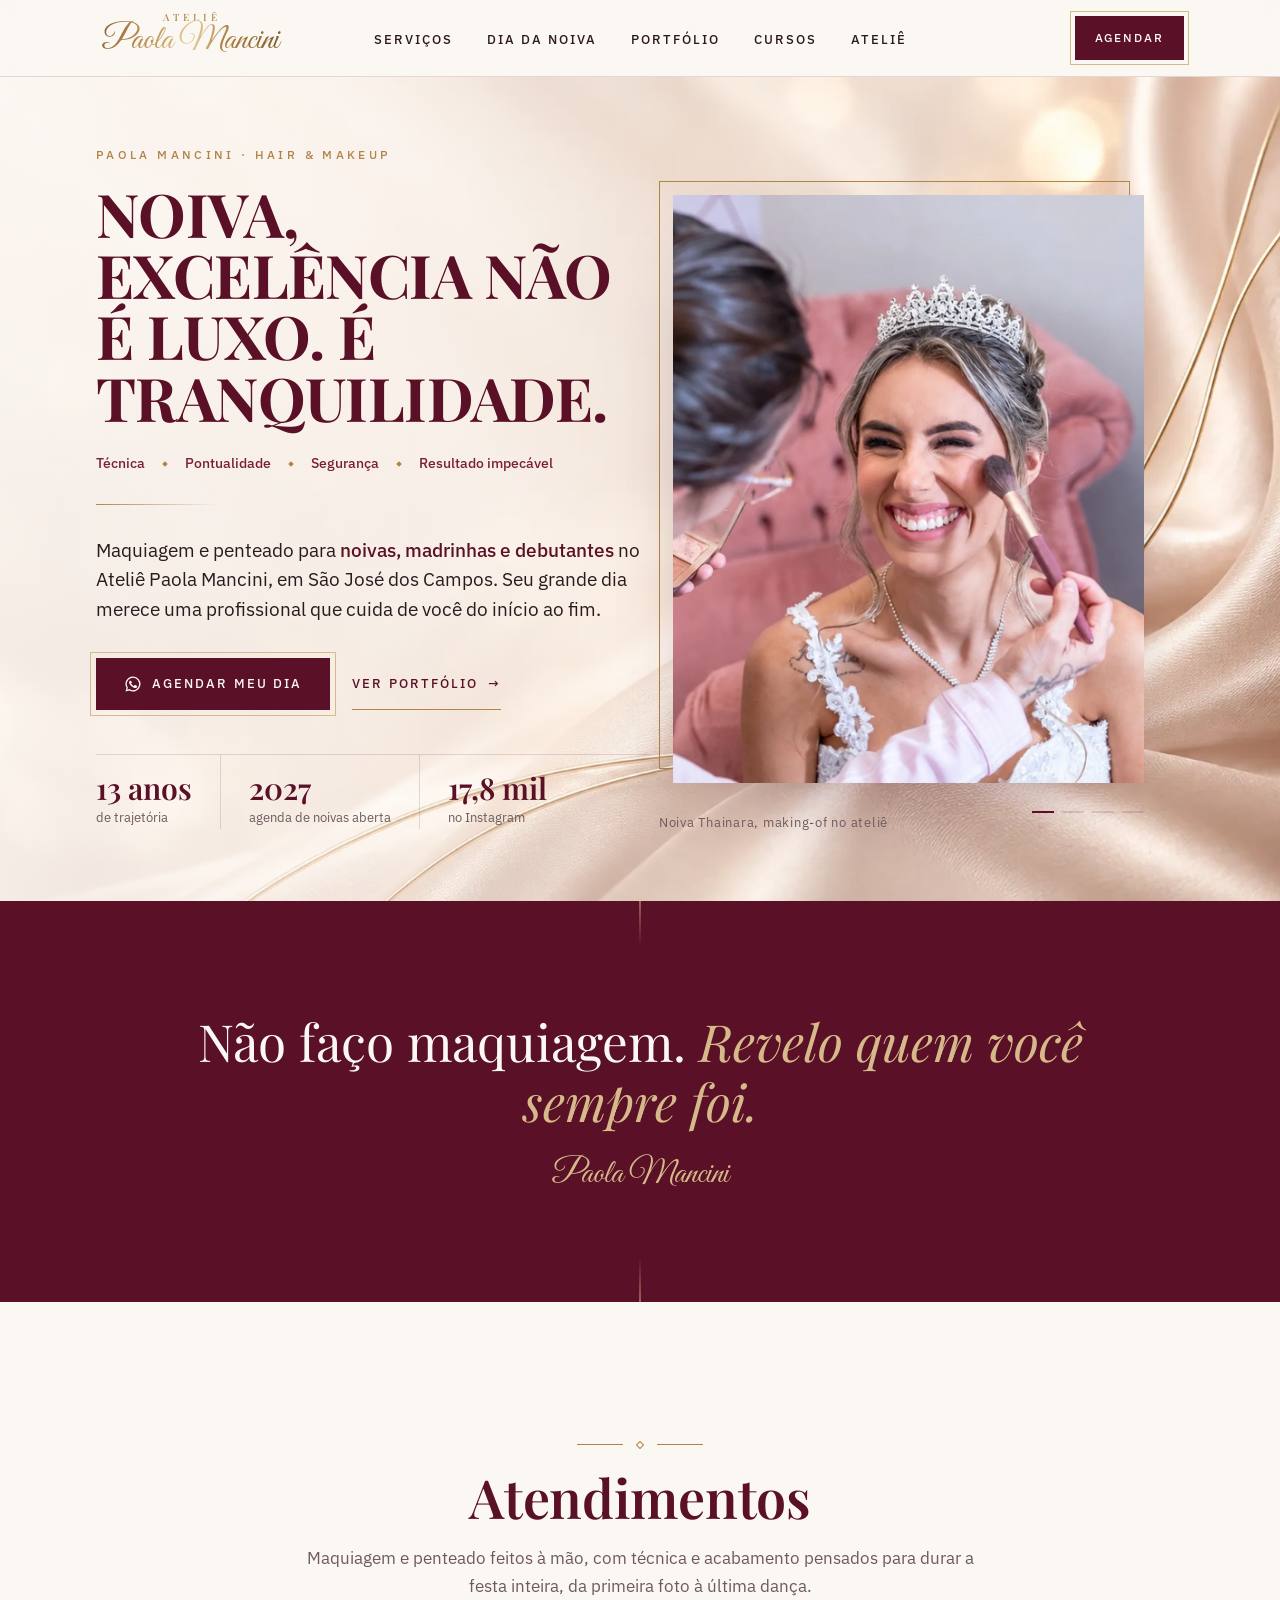
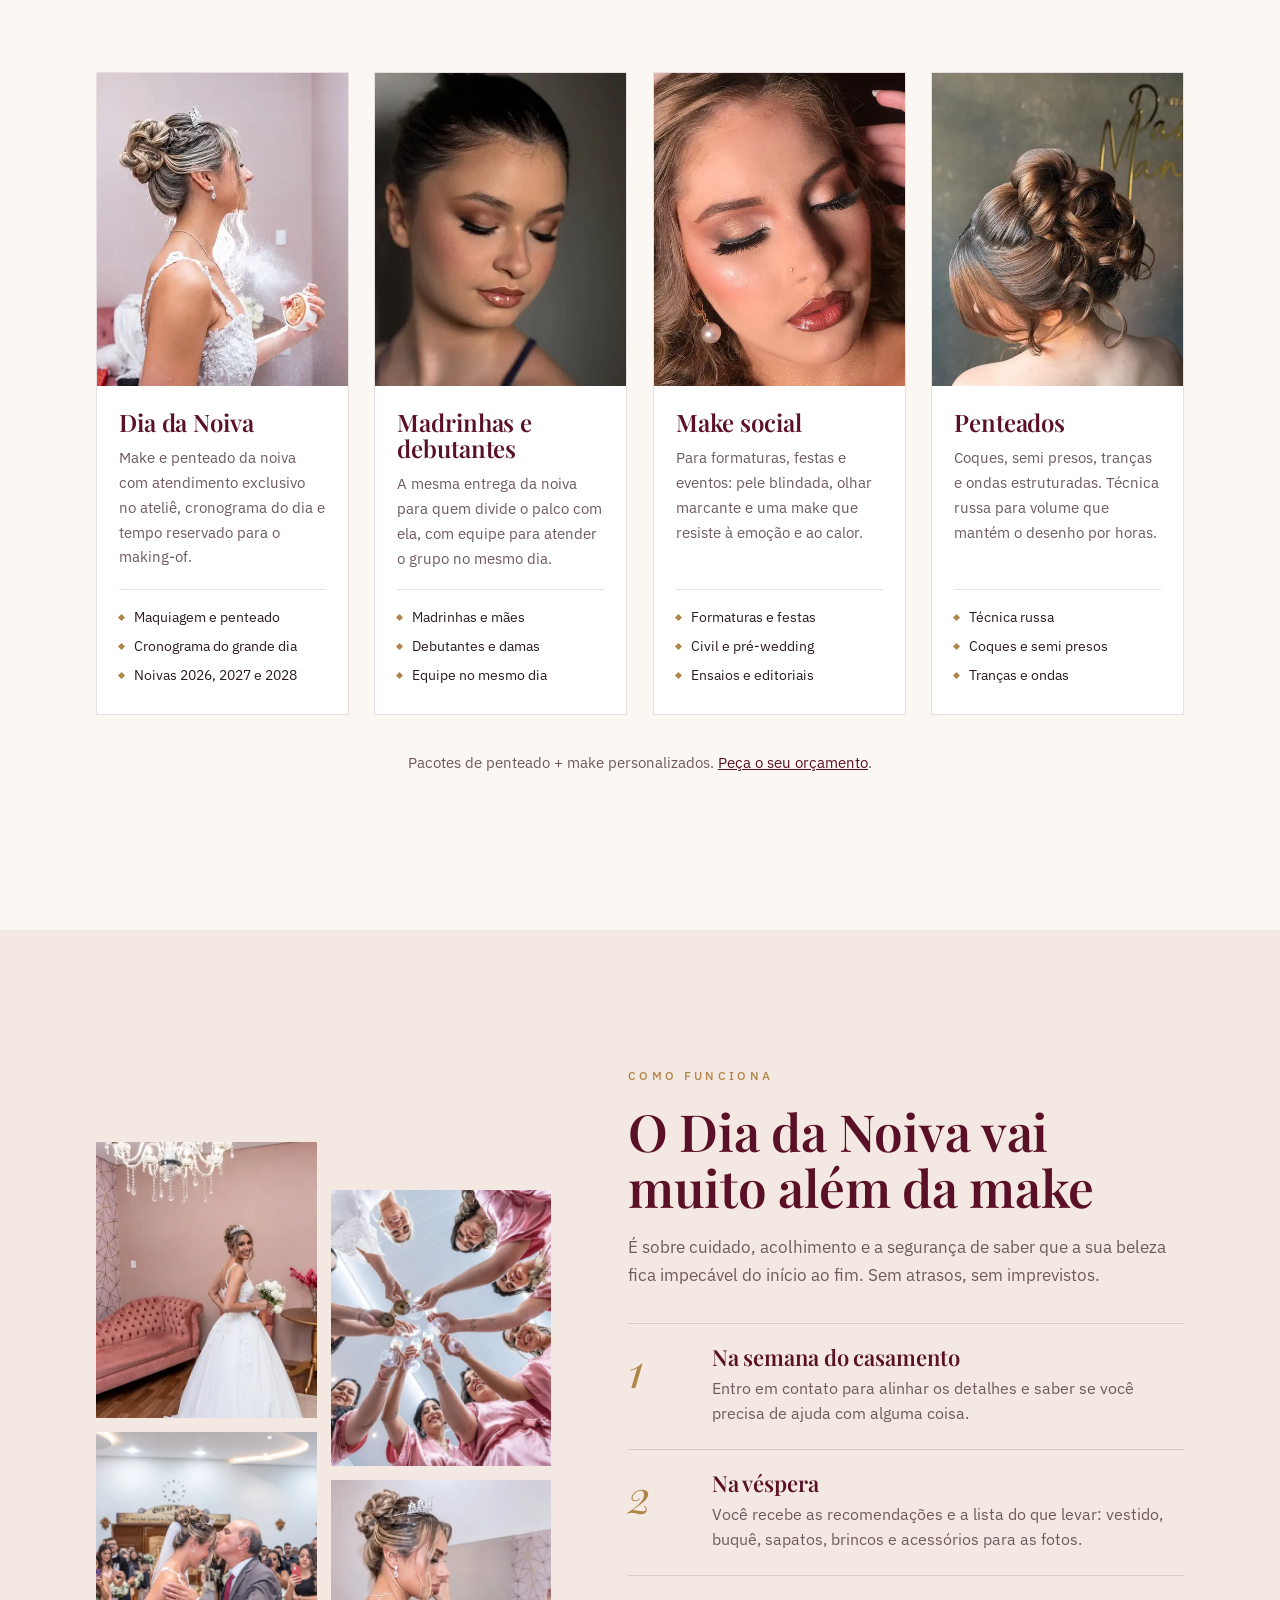
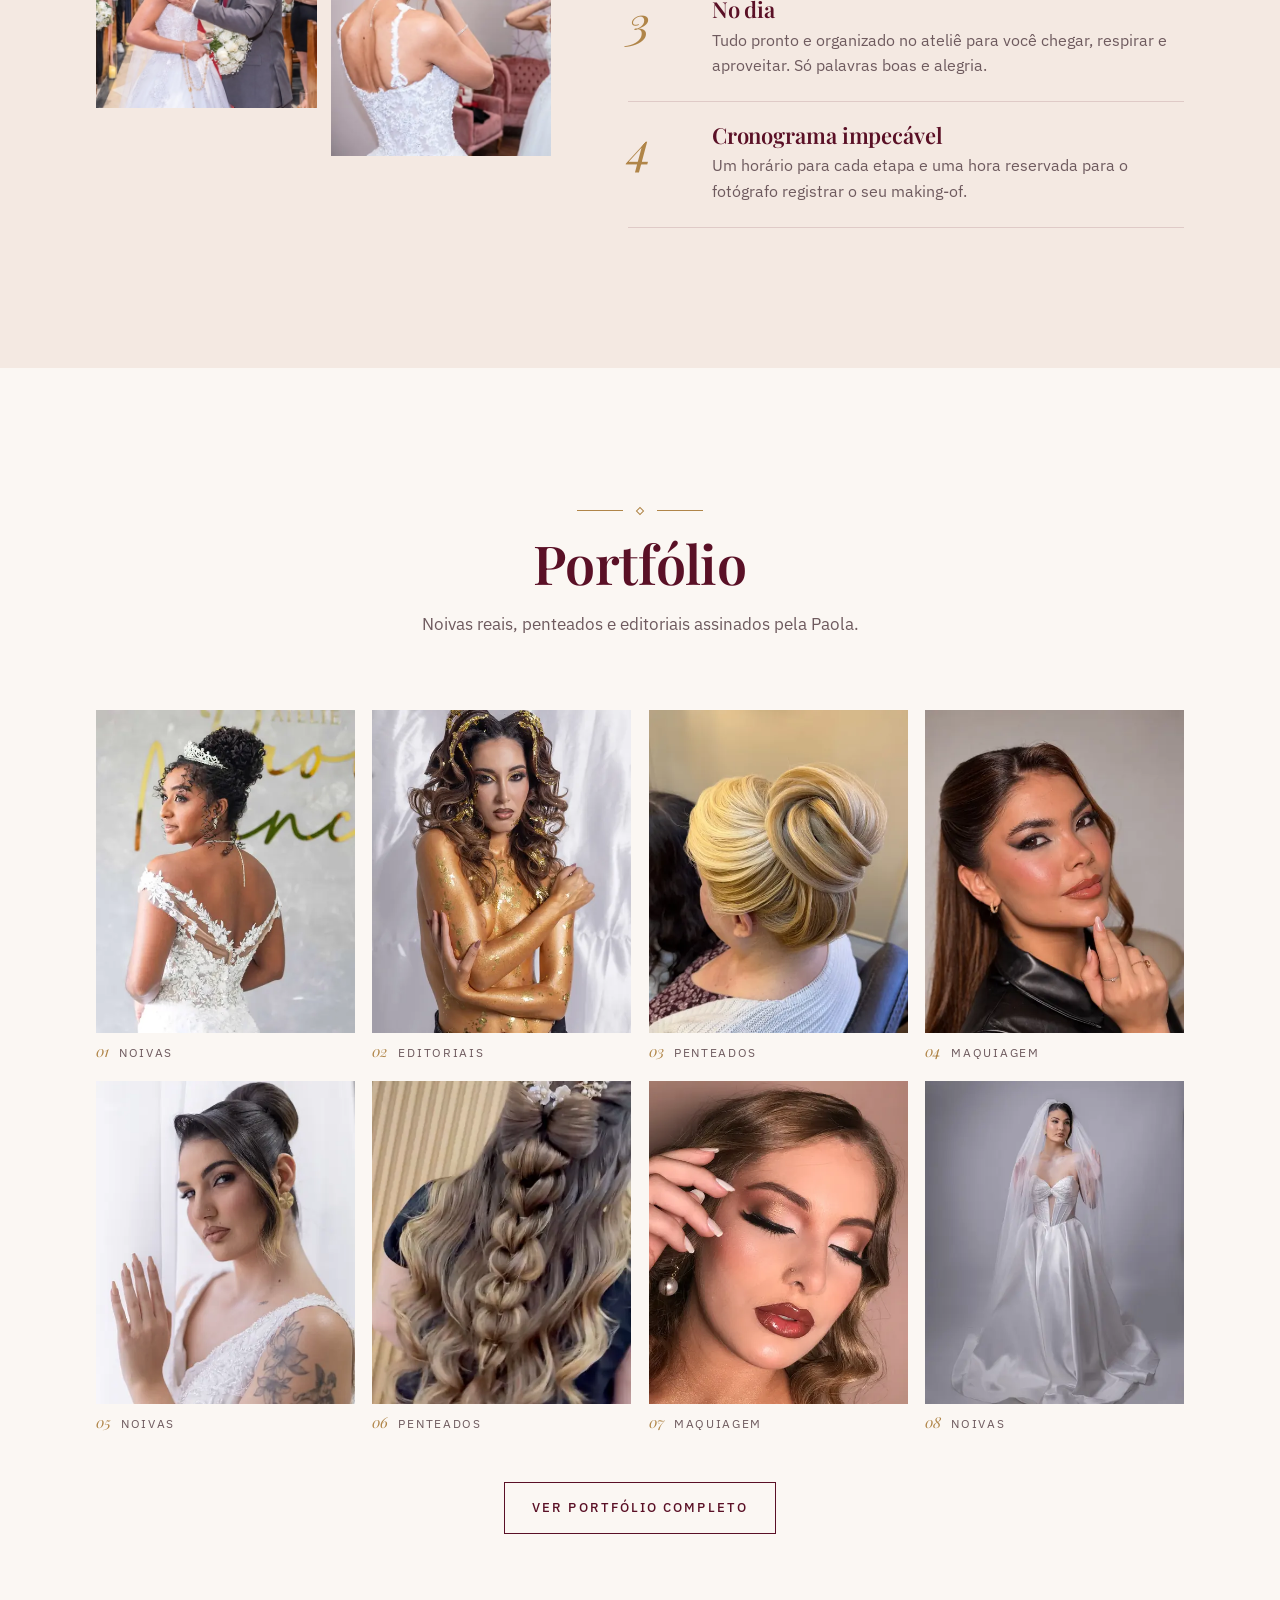
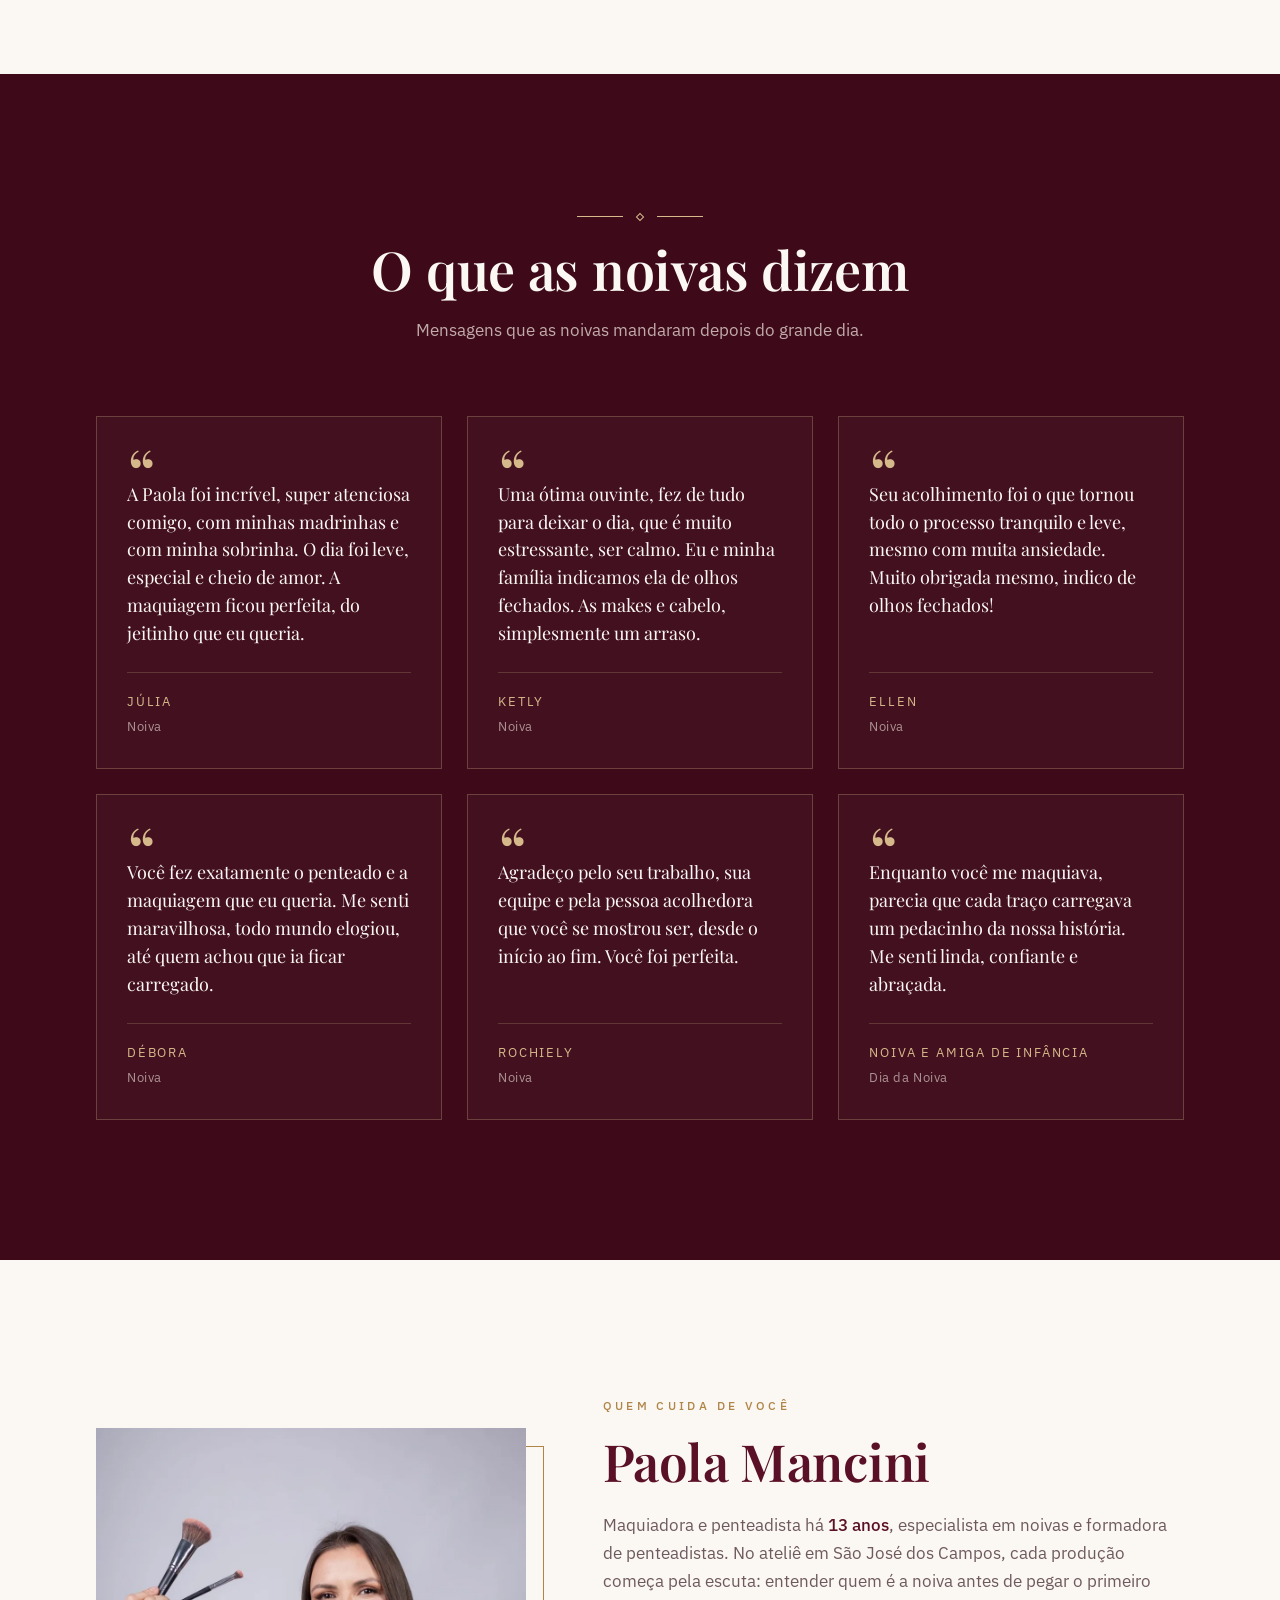
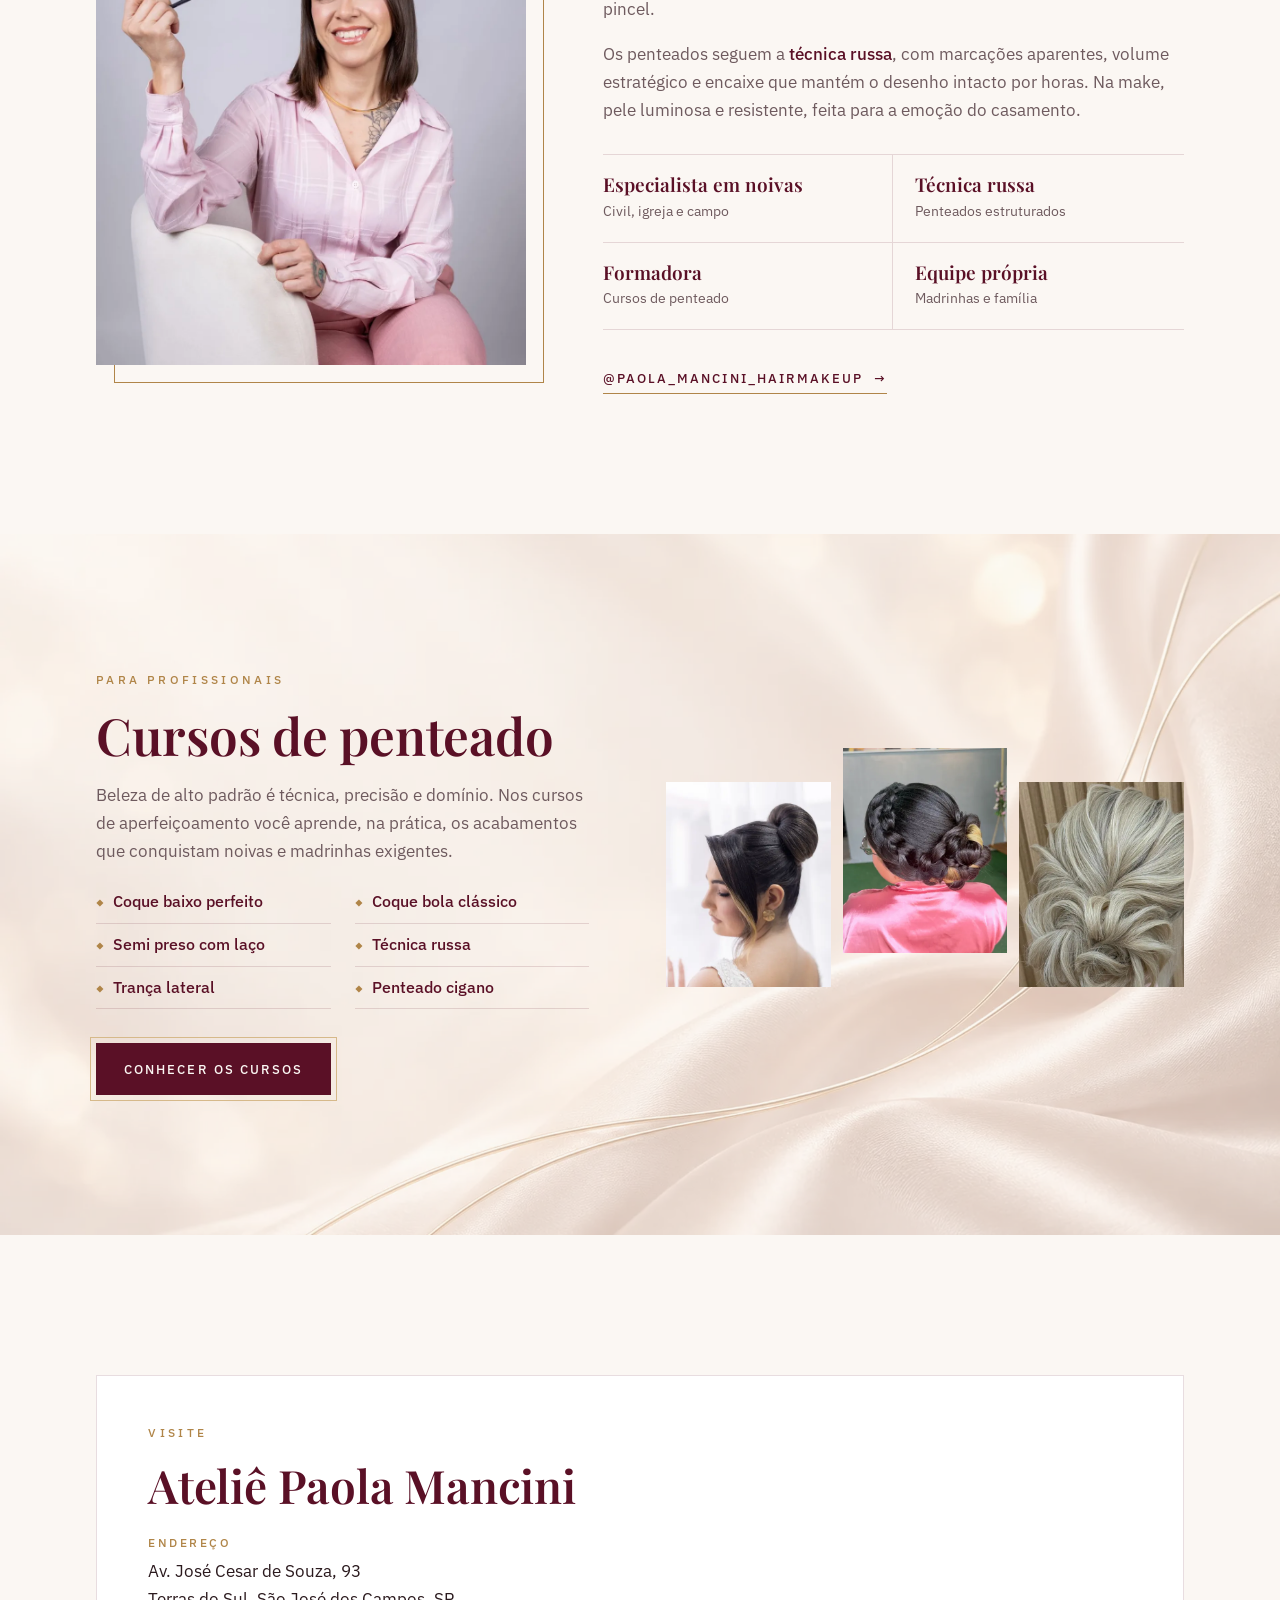
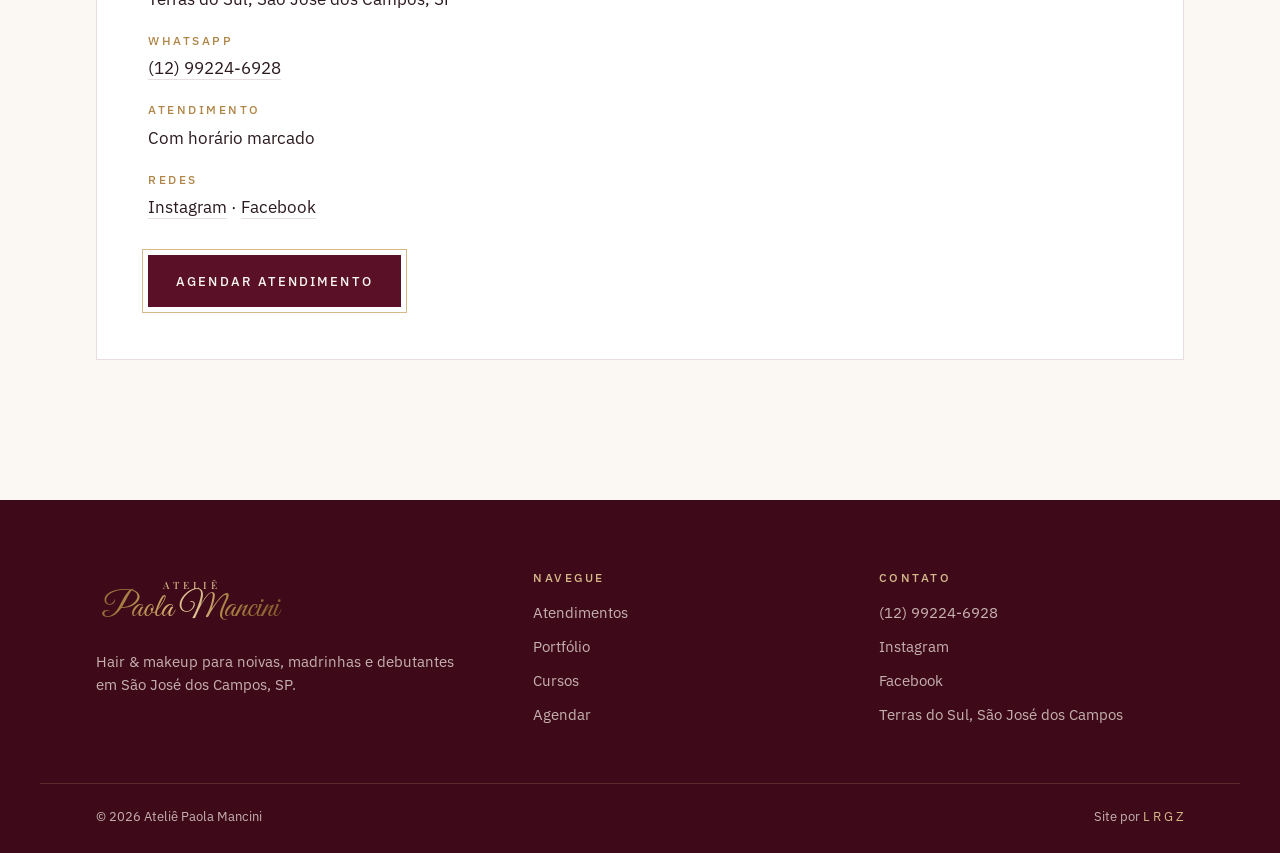
==== index.html @ c85ddd73 "Site de apresentação da Paola Mancini Hair & Makeup Co-Authored-By: Claude Opus 5.5 <noreply@anthrop" ====
<!doctype html>
<html lang="pt-BR" class="sem-js">
<head>
<meta charset="utf-8">
<meta name="viewport" content="width=device-width,initial-scale=1,viewport-fit=cover">
<title>Paola Mancini · Hair &amp; Makeup | Noivas em São José dos Campos</title>
<meta name="description" content="Maquiagem e penteado para noivas, madrinhas e debutantes no Ateliê Paola Mancini, em São José dos Campos. 13 anos de trajetória, técnica russa e formação de penteadistas.">
<meta name="robots" content="noindex">
<meta name="theme-color" content="#5a1026">
<link rel="icon" href="favicon.svg" type="image/svg+xml">
<link rel="icon" href="favicon-32.png" sizes="32x32">
<link rel="apple-touch-icon" href="apple-touch-icon.png">
<meta property="og:type" content="website">
<meta property="og:locale" content="pt_BR">
<meta property="og:site_name" content="Ateliê Paola Mancini">
<meta property="og:title" content="Paola Mancini · Hair & Makeup">
<meta property="og:description" content="Noiva, excelência não é luxo. É tranquilidade. Maquiagem e penteado para noivas em São José dos Campos.">
<meta property="og:url" content="https://azeugral.github.io/paola-mancini/">
<meta property="og:image" content="https://azeugral.github.io/paola-mancini/og.jpg?v=1">
<meta property="og:image:width" content="1200">
<meta property="og:image:height" content="630">
<meta property="og:image:alt" content="Ateliê Paola Mancini, hair e makeup para noivas">
<meta name="twitter:card" content="summary_large_image">
<link rel="preconnect" href="https://fonts.googleapis.com">
<link rel="preconnect" href="https://fonts.gstatic.com" crossorigin>
<link href="https://fonts.googleapis.com/css2?family=Great+Vibes&family=IBM+Plex+Sans:wght@400;500&family=Playfair+Display:ital,wght@0,400;0,600;0,700;1,400&display=swap" rel="stylesheet">
<link rel="preload" as="image" href="assets/img/hero-016_1.webp">
<link rel="stylesheet" href="assets/style.css?v=2">
<script type="application/ld+json">
{"@context":"https://schema.org","@type":"BeautySalon","name":"Ateliê Paola Mancini","alternateName":"Paola Mancini Hair & Makeup","description":"Maquiagem e penteado para noivas, madrinhas e debutantes. Cursos de penteado.","telephone":"+55 12 99224-6928","address":{"@type":"PostalAddress","streetAddress":"Av. José Cesar de Souza, 93","addressLocality":"São José dos Campos","addressRegion":"SP","addressCountry":"BR"},"sameAs":["https://www.instagram.com/paola_mancini_hairmakeup/","https://www.facebook.com/465131780894898"]}
</script>
</head>
<body>

<header class="nav">
  <div class="wrap">
    <a class="marca" href="./" aria-label="Ateliê Paola Mancini, início"><small>Ateliê</small><b>Paola Mancini</b></a>
    <nav aria-label="Principal">
      <ul>
        <li><a href="#servicos">Serviços</a></li>
        <li><a href="#dia-da-noiva">Dia da Noiva</a></li>
        <li><a href="portfolio.html">Portfólio</a></li>
        <li><a href="cursos.html">Cursos</a></li>
        <li><a href="#atelie">Ateliê</a></li>
      </ul>
    </nav>
    <div class="acoes">
      <a class="btn" href="agendar.html">Agendar</a>
      <button class="menu-btn" type="button" aria-expanded="false" aria-controls="gaveta" aria-label="Abrir menu"><i></i></button>
    </div>
  </div>
</header>
<div class="gaveta" id="gaveta" hidden>
  <a href="#servicos">Serviços</a>
  <a href="#dia-da-noiva">Dia da Noiva</a>
  <a href="portfolio.html">Portfólio</a>
  <a href="cursos.html">Cursos</a>
  <a href="#atelie">Ateliê</a>
  <a class="btn" href="agendar.html">Agendar meu atendimento</a>
</div>

<main>
  <section class="hero" aria-labelledby="h-hero">
    <div class="wrap">
      <div>
        <span class="sobre-t e" style="--i:0">Paola Mancini · Hair &amp; Makeup</span>
        <h1 id="h-hero" class="e" style="--i:1">Noiva, excelência não é luxo. É tranquilidade.</h1>
        <ul class="pilares e" style="--i:2" aria-label="Compromissos">
          <li>Técnica</li><li>Pontualidade</li><li>Segurança</li><li>Resultado impecável</li>
        </ul>
        <div class="fio e" style="--i:3"></div>
        <p class="lead e" style="--i:3">Maquiagem e penteado para <strong>noivas, madrinhas e debutantes</strong> no Ateliê Paola Mancini, em São José dos Campos. Seu grande dia merece uma profissional que cuida de você do início ao fim.</p>
        <div class="botoes e" style="--i:4">
          <a class="btn" href="agendar.html?servico=Noiva">
            <svg viewBox="0 0 24 24" fill="currentColor" aria-hidden="true"><path d="M12 2a10 10 0 0 0-8.6 15.1L2 22l5-1.3A10 10 0 1 0 12 2Zm0 18.2c-1.5 0-3-.4-4.3-1.2l-.3-.2-3 .8.8-2.9-.2-.3A8.2 8.2 0 1 1 12 20.2Zm4.5-6.1c-.2-.1-1.5-.7-1.7-.8-.2-.1-.4-.1-.6.1l-.8 1c-.1.2-.3.2-.5.1a6.7 6.7 0 0 1-3.3-2.9c-.3-.4.3-.4.7-1.4.1-.2 0-.3 0-.4l-.8-1.8c-.2-.5-.4-.4-.6-.4h-.5a1 1 0 0 0-.7.3 3 3 0 0 0-.9 2.2 5.2 5.2 0 0 0 1.1 2.7 11.8 11.8 0 0 0 4.5 4c1.7.7 2.3.8 3.2.6a2.7 2.7 0 0 0 1.8-1.2c.2-.6.2-1.1.1-1.2l-.5-.3Z"/></svg>
            Agendar meu dia
          </a>
          <a class="link" href="portfolio.html">Ver portfólio <span aria-hidden="true">→</span></a>
        </div>
        <div class="selos e" style="--i:5">
          <div><b>13 anos</b><span>de trajetória</span></div>
          <div><b>2027</b><span>agenda de noivas aberta</span></div>
          <div><b>17,8 mil</b><span>no Instagram</span></div>
        </div>
      </div>
      <figure class="quadro e" style="--i:2">
        <div class="slides">
          <img class="on" src="assets/img/hero-016_1.webp" data-leg="Noiva Thainara, making-of no ateliê" alt="Noiva sorrindo enquanto recebe a maquiagem no ateliê" width="1040" height="1300" fetchpriority="high">
          <img src="assets/img/hero-047_10.webp" data-leg="Editorial de noiva" alt="Noiva com ondas longas e buquê de flores rosadas" width="1040" height="1300" loading="lazy">
          <img src="assets/img/hero-185_1.webp" data-leg="Coque baixo e buquê de tulipas" alt="Noiva de costas com coque baixo e buquê de tulipas" width="1040" height="1300" loading="lazy">
          <img src="assets/img/hero-083_1.webp" data-leg="Make luminosa e tiara" alt="Noiva loira com tiara e maquiagem luminosa" width="1040" height="1300" loading="lazy">
        </div>
        <figcaption class="leg">Noiva Thainara, making-of no ateliê</figcaption>
        <div class="marcas" aria-hidden="true"><i class="on"></i><i></i><i></i><i></i></div>
      </figure>
    </div>
  </section>

  <section class="frase" aria-label="Frase da Paola">
    <div class="wrap">
      <blockquote class="rv">Não faço maquiagem. <em>Revelo quem você sempre foi.</em></blockquote>
      <cite class="rv">Paola Mancini</cite>
    </div>
  </section>

  <section class="secao" id="servicos" aria-labelledby="h-serv">
    <div class="wrap">
      <div class="cab rv">
        <div class="orn"><i></i></div>
        <h2 id="h-serv">Atendimentos</h2>
        <p>Maquiagem e penteado feitos à mão, com técnica e acabamento pensados para durar a festa inteira, da primeira foto à última dança.</p>
      </div>
      <div class="servicos">
        <article class="serv rv">
          <figure><img src="assets/p/016_4-p.webp" alt="Penteado de noiva sendo finalizado no ateliê" width="480" height="600" loading="lazy"></figure>
          <div>
            <h3>Dia da Noiva</h3>
            <p>Make e penteado da noiva com atendimento exclusivo no ateliê, cronograma do dia e tempo reservado para o making-of.</p>
            <ul><li>Maquiagem e penteado</li><li>Cronograma do grande dia</li><li>Noivas 2026, 2027 e 2028</li></ul>
          </div>
        </article>
        <article class="serv rv">
          <figure><img src="assets/p/105_1-p.webp" alt="Debutante com maquiagem iluminada" width="480" height="600" loading="lazy"></figure>
          <div>
            <h3>Madrinhas e debutantes</h3>
            <p>A mesma entrega da noiva para quem divide o palco com ela, com equipe para atender o grupo no mesmo dia.</p>
            <ul><li>Madrinhas e mães</li><li>Debutantes e damas</li><li>Equipe no mesmo dia</li></ul>
          </div>
        </article>
        <article class="serv rv">
          <figure><img src="assets/p/069_1-p.webp" alt="Maquiagem social com pele iluminada e lábios sofisticados" width="480" height="600" loading="lazy"></figure>
          <div>
            <h3>Make social</h3>
            <p>Para formaturas, festas e eventos: pele blindada, olhar marcante e uma make que resiste à emoção e ao calor.</p>
            <ul><li>Formaturas e festas</li><li>Civil e pré-wedding</li><li>Ensaios e editoriais</li></ul>
          </div>
        </article>
        <article class="serv rv">
          <figure><img src="assets/p/198_1-p.webp" alt="Coque alto em técnica russa" width="480" height="600" loading="lazy"></figure>
          <div>
            <h3>Penteados</h3>
            <p>Coques, semi presos, tranças e ondas estruturadas. Técnica russa para volume que mantém o desenho por horas.</p>
            <ul><li>Técnica russa</li><li>Coques e semi presos</li><li>Tranças e ondas</li></ul>
          </div>
        </article>
      </div>
      <p class="nota rv">Pacotes de penteado + make personalizados. <a href="agendar.html">Peça o seu orçamento</a>.</p>
    </div>
  </section>

  <section class="secao dia" id="dia-da-noiva" aria-labelledby="h-dia">
    <div class="wrap grade">
      <div class="mosaico rv" aria-hidden="true">
        <img src="assets/p/016_2-p.webp" alt="" width="480" height="600" loading="lazy">
        <img src="assets/img/thai5.webp" alt="" width="960" height="1200" loading="lazy">
        <img src="assets/img/thai6.webp" alt="" width="960" height="1200" loading="lazy">
        <img src="assets/p/016_3-p.webp" alt="" width="480" height="600" loading="lazy">
      </div>
      <div class="rv">
        <span class="sobre-t">Como funciona</span>
        <h2 id="h-dia">O Dia da Noiva vai muito além da make</h2>
        <p class="intro">É sobre cuidado, acolhimento e a segurança de saber que a sua beleza fica impecável do início ao fim. Sem atrasos, sem imprevistos.</p>
        <ol class="passos">
          <li><h3>Na semana do casamento</h3><p>Entro em contato para alinhar os detalhes e saber se você precisa de ajuda com alguma coisa.</p></li>
          <li><h3>Na véspera</h3><p>Você recebe as recomendações e a lista do que levar: vestido, buquê, sapatos, brincos e acessórios para as fotos.</p></li>
          <li><h3>No dia</h3><p>Tudo pronto e organizado no ateliê para você chegar, respirar e aproveitar. Só palavras boas e alegria.</p></li>
          <li><h3>Cronograma impecável</h3><p>Um horário para cada etapa e uma hora reservada para o fotógrafo registrar o seu making-of.</p></li>
        </ol>
      </div>
    </div>
  </section>

  <section class="secao" id="portfolio" aria-labelledby="h-port">
    <div class="wrap">
      <div class="cab rv">
        <div class="orn"><i></i></div>
        <h2 id="h-port">Portfólio</h2>
        <p>Noivas reais, penteados e editoriais assinados pela Paola.</p>
      </div>
      <div class="grade-fotos">
        <figure class="foto rv"><button type="button" data-full="assets/p/093_1.webp" aria-label="Ampliar: Noiva com cachos e tiara"><img src="assets/p/093_1-p.webp" alt="Noiva com cachos e tiara" width="480" height="600" loading="lazy"></button><figcaption><span>01</span>Noivas</figcaption></figure>
        <figure class="foto rv"><button type="button" data-full="assets/p/052_1.webp" aria-label="Ampliar: Editorial Ouro, técnica russa"><img src="assets/p/052_1-p.webp" alt="Editorial Ouro, técnica russa" width="480" height="600" loading="lazy"></button><figcaption><span>02</span>Editoriais</figcaption></figure>
        <figure class="foto rv"><button type="button" data-full="assets/p/039_1.webp" aria-label="Ampliar: Coque com marcações em técnica russa"><img src="assets/p/039_1-p.webp" alt="Coque com marcações em técnica russa" width="480" height="600" loading="lazy"></button><figcaption><span>03</span>Penteados</figcaption></figure>
        <figure class="foto rv"><button type="button" data-full="assets/p/004_1.webp" aria-label="Ampliar: Olhar intenso e pele luminosa"><img src="assets/p/004_1-p.webp" alt="Olhar intenso e pele luminosa" width="480" height="600" loading="lazy"></button><figcaption><span>04</span>Maquiagem</figcaption></figure>
        <figure class="foto rv"><button type="button" data-full="assets/p/166_1.webp" aria-label="Ampliar: Noiva com coque alto e franja"><img src="assets/p/166_1-p.webp" alt="Noiva com coque alto e franja" width="480" height="600" loading="lazy"></button><figcaption><span>05</span>Noivas</figcaption></figure>
        <figure class="foto rv"><button type="button" data-full="assets/p/111_1.webp" aria-label="Ampliar: Semi preso com laço do próprio cabelo"><img src="assets/p/111_1-p.webp" alt="Semi preso com laço do próprio cabelo" width="480" height="600" loading="lazy"></button><figcaption><span>06</span>Penteados</figcaption></figure>
        <figure class="foto rv"><button type="button" data-full="assets/p/067_1.webp" aria-label="Ampliar: Boca vinho e pele acetinada"><img src="assets/p/067_1-p.webp" alt="Boca vinho e pele acetinada" width="480" height="600" loading="lazy"></button><figcaption><span>07</span>Maquiagem</figcaption></figure>
        <figure class="foto rv"><button type="button" data-full="assets/p/143_1.webp" aria-label="Ampliar: Noiva em estúdio, véu longo"><img src="assets/p/143_1-p.webp" alt="Noiva em estúdio, véu longo" width="480" height="600" loading="lazy"></button><figcaption><span>08</span>Noivas</figcaption></figure>
      </div>
      <div class="mais rv"><a class="btn claro" href="portfolio.html">Ver portfólio completo</a></div>
    </div>
  </section>

  <section class="secao depo" id="depoimentos" aria-labelledby="h-depo">
    <div class="wrap">
      <div class="cab rv">
        <div class="orn"><i></i></div>
        <h2 id="h-depo">O que as noivas dizem</h2>
        <p>Mensagens que as noivas mandaram depois do grande dia.</p>
      </div>
      <div class="depos">
        <figure class="dep rv">
          <blockquote>A Paola foi incrível, super atenciosa comigo, com minhas madrinhas e com minha sobrinha. O dia foi leve, especial e cheio de amor. A maquiagem ficou perfeita, do jeitinho que eu queria.</blockquote>
          <figcaption>Júlia<span>Noiva</span></figcaption>
        </figure>
        <figure class="dep rv">
          <blockquote>Uma ótima ouvinte, fez de tudo para deixar o dia, que é muito estressante, ser calmo. Eu e minha família indicamos ela de olhos fechados. As makes e cabelo, simplesmente um arraso.</blockquote>
          <figcaption>Ketly<span>Noiva</span></figcaption>
        </figure>
        <figure class="dep rv">
          <blockquote>Seu acolhimento foi o que tornou todo o processo tranquilo e leve, mesmo com muita ansiedade. Muito obrigada mesmo, indico de olhos fechados!</blockquote>
          <figcaption>Ellen<span>Noiva</span></figcaption>
        </figure>
        <figure class="dep rv">
          <blockquote>Você fez exatamente o penteado e a maquiagem que eu queria. Me senti maravilhosa, todo mundo elogiou, até quem achou que ia ficar carregado.</blockquote>
          <figcaption>Débora<span>Noiva</span></figcaption>
        </figure>
        <figure class="dep rv">
          <blockquote>Agradeço pelo seu trabalho, sua equipe e pela pessoa acolhedora que você se mostrou ser, desde o início ao fim. Você foi perfeita.</blockquote>
          <figcaption>Rochiely<span>Noiva</span></figcaption>
        </figure>
        <figure class="dep rv">
          <blockquote>Enquanto você me maquiava, parecia que cada traço carregava um pedacinho da nossa história. Me senti linda, confiante e abraçada.</blockquote>
          <figcaption>Noiva e amiga de infância<span>Dia da Noiva</span></figcaption>
        </figure>
      </div>
    </div>
  </section>

  <section class="secao sobre" id="sobre" aria-labelledby="h-sobre">
    <div class="wrap grade">
      <div class="foto-p rv"><img src="assets/img/paola.webp" alt="Paola Mancini segurando pincéis de maquiagem" width="960" height="1200" loading="lazy"></div>
      <div class="rv">
        <span class="sobre-t">Quem cuida de você</span>
        <h2 id="h-sobre">Paola Mancini</h2>
        <p>Maquiadora e penteadista há <strong>13 anos</strong>, especialista em noivas e formadora de penteadistas. No ateliê em São José dos Campos, cada produção começa pela escuta: entender quem é a noiva antes de pegar o primeiro pincel.</p>
        <p>Os penteados seguem a <strong>técnica russa</strong>, com marcações aparentes, volume estratégico e encaixe que mantém o desenho intacto por horas. Na make, pele luminosa e resistente, feita para a emoção do casamento.</p>
        <div class="fatos">
          <div><b>Especialista em noivas</b><span>Civil, igreja e campo</span></div>
          <div><b>Técnica russa</b><span>Penteados estruturados</span></div>
          <div><b>Formadora</b><span>Cursos de penteado</span></div>
          <div><b>Equipe própria</b><span>Madrinhas e família</span></div>
        </div>
        <a class="link" href="https://www.instagram.com/paola_mancini_hairmakeup/" target="_blank" rel="noopener">@paola_mancini_hairmakeup <span aria-hidden="true">→</span></a>
      </div>
    </div>
  </section>

  <section class="secao curso" id="cursos" aria-labelledby="h-curso">
    <div class="wrap grade">
      <div class="rv">
        <span class="sobre-t">Para profissionais</span>
        <h2 id="h-curso">Cursos de penteado</h2>
        <p>Beleza de alto padrão é técnica, precisão e domínio. Nos cursos de aperfeiçoamento você aprende, na prática, os acabamentos que conquistam noivas e madrinhas exigentes.</p>
        <ul class="tecnicas">
          <li>Coque baixo perfeito</li>
          <li>Coque bola clássico</li>
          <li>Semi preso com laço</li>
          <li>Técnica russa</li>
          <li>Trança lateral</li>
          <li>Penteado cigano</li>
        </ul>
        <a class="btn" href="cursos.html">Conhecer os cursos</a>
      </div>
      <div class="trio rv" aria-hidden="true">
        <img src="assets/p/168_1-p.webp" alt="" width="480" height="600" loading="lazy">
        <img src="assets/p/098_1-p.webp" alt="" width="480" height="600" loading="lazy">
        <img src="assets/p/095_1-p.webp" alt="" width="480" height="600" loading="lazy">
      </div>
    </div>
  </section>

  <section class="secao atelie" id="atelie" aria-labelledby="h-atelie">
    <div class="wrap">
      <div class="grade rv">
        <div class="info">
          <span class="sobre-t">Visite</span>
          <h2 id="h-atelie">Ateliê Paola Mancini</h2>
          <dl class="dados">
            <div><dt>Endereço</dt><dd>Av. José Cesar de Souza, 93<br>Terras do Sul, São José dos Campos, SP</dd></div>
            <div><dt>WhatsApp</dt><dd><a href="https://wa.me/5512992246928?text=Ol%C3%A1%2C%20Paola!%20Vim%20pelo%20site." target="_blank" rel="noopener">(12) 99224-6928</a></dd></div>
            <div><dt>Atendimento</dt><dd>Com horário marcado</dd></div>
            <div><dt>Redes</dt><dd><a href="https://www.instagram.com/paola_mancini_hairmakeup/" target="_blank" rel="noopener">Instagram</a> · <a href="https://www.facebook.com/465131780894898" target="_blank" rel="noopener">Facebook</a></dd></div>
          </dl>
          <a class="btn" href="agendar.html">Agendar atendimento</a>
        </div>
        <iframe title="Mapa do Ateliê Paola Mancini" loading="lazy" referrerpolicy="no-referrer-when-downgrade" src="https://www.google.com/maps?q=Av.+Jos%C3%A9+Cesar+de+Souza,+93+-+Terras+do+Sul,+S%C3%A3o+Jos%C3%A9+dos+Campos+-+SP&amp;output=embed"></iframe>
      </div>
    </div>
  </section>
</main>

<footer class="rodape">
  <div class="wrap grade">
    <div>
      <a class="marca" href="./"><small>Ateliê</small><b>Paola Mancini</b></a>
      <p>Hair &amp; makeup para noivas, madrinhas e debutantes em São José dos Campos, SP.</p>
    </div>
    <div>
      <h3>Navegue</h3>
      <ul>
        <li><a href="./#servicos">Atendimentos</a></li>
        <li><a href="portfolio.html">Portfólio</a></li>
        <li><a href="cursos.html">Cursos</a></li>
        <li><a href="agendar.html">Agendar</a></li>
      </ul>
    </div>
    <div>
      <h3>Contato</h3>
      <ul>
        <li><a href="https://wa.me/5512992246928" target="_blank" rel="noopener">(12) 99224-6928</a></li>
        <li><a href="https://www.instagram.com/paola_mancini_hairmakeup/" target="_blank" rel="noopener">Instagram</a></li>
        <li><a href="https://www.facebook.com/465131780894898" target="_blank" rel="noopener">Facebook</a></li>
        <li>Terras do Sul, São José dos Campos</li>
      </ul>
    </div>
  </div>
  <div class="wrap base">
    <span>© <span id="ano">2026</span> Ateliê Paola Mancini</span>
    <span>Site por <a href="https://lrgz.com.br">L R G Z</a></span>
  </div>
</footer>

<div class="barra">
  <a class="btn" href="https://wa.me/5512992246928?text=Ol%C3%A1%2C%20Paola!%20Vim%20pelo%20site." target="_blank" rel="noopener">WhatsApp</a>
  <a class="btn claro" href="agendar.html">Agendar</a>
</div>

<div class="lb" id="lb" hidden role="dialog" aria-modal="true" aria-label="Foto ampliada">
  <img alt="">
  <p></p>
  <button class="x" type="button" aria-label="Fechar">✕</button>
  <button class="ant" type="button" aria-label="Foto anterior">←</button>
  <button class="prox" type="button" aria-label="Próxima foto">→</button>
</div>

<script src="assets/site.js?v=1" defer></script>
</body>
</html>
---- assets/style.css ----
/* Paola Mancini · Hair & Makeup — Site por L R G Z */
:root{
  --vinho:#5a1026;
  --vinho-2:#3e0a1a;
  --vinho-3:#7a1f39;
  --marfim:#fbf7f3;
  --champ:#f4e9e2;
  --blush:#ecd6cf;
  --rose:#c48e86;
  --ouro:#b08548;
  --ouro-2:#d6b98a;
  --tinta:#2b1a1e;
  --cinza:#6e5a5e;
  --linha:rgba(90,16,38,.14);
  --serif:'Playfair Display',Georgia,serif;
  --sans:'IBM Plex Sans',system-ui,sans-serif;
  --script:'Great Vibes',cursive;
  --ease:cubic-bezier(.16,.84,.32,1);
  --max:1200px;
  --pad:clamp(20px,5vw,56px);
}
*,*::before,*::after{box-sizing:border-box}
[hidden]{display:none!important}
html{-webkit-text-size-adjust:100%;scroll-behavior:smooth;scroll-padding-top:84px}
body{margin:0;background:var(--marfim);color:var(--tinta);font:400 16px/1.65 var(--sans);overflow-x:hidden}
img{max-width:100%;height:auto;display:block;-webkit-user-drag:none;-webkit-touch-callout:none}
a{color:inherit}
button{font:inherit;color:inherit}
h1,h2,h3{font-family:var(--serif);font-weight:600;color:var(--vinho);margin:0;line-height:1.08;letter-spacing:-.005em}
p{margin:0 0 1em}
.wrap{max-width:var(--max);margin:0 auto;padding:0 var(--pad)}
.sr{position:absolute;width:1px;height:1px;overflow:hidden;clip:rect(0 0 0 0);white-space:nowrap}
::selection{background:var(--vinho);color:var(--marfim)}
:focus-visible{outline:2px solid var(--ouro);outline-offset:3px}

/* ---------- marca ---------- */
.marca{display:inline-flex;flex-direction:column;align-items:center;text-decoration:none;line-height:1;color:var(--vinho)}
.marca small{font:500 10px/1 var(--serif);letter-spacing:.42em;text-transform:uppercase;color:var(--ouro);margin:0 0 -2px .42em}
.marca b{font:400 34px/1 var(--script);background:linear-gradient(100deg,#8b6431 0%,#c9a05f 35%,#e8d0a0 50%,#b08548 66%,#7d5828 100%);-webkit-background-clip:text;background-clip:text;color:transparent;padding:4px 6px 6px}

/* ---------- botões ---------- */
.btn{--bg:var(--vinho);--fg:var(--marfim);position:relative;display:inline-flex;align-items:center;justify-content:center;gap:10px;min-height:52px;padding:0 28px;border:0;border-radius:0;background:var(--bg);color:var(--fg);font:500 13px/1 var(--sans);letter-spacing:.16em;text-transform:uppercase;text-decoration:none;cursor:pointer;outline:1px solid var(--ouro-2);outline-offset:5px;transition:outline-offset .35s var(--ease),background-color .35s var(--ease),color .35s var(--ease),transform .35s var(--ease)}
.btn svg{width:18px;height:18px;flex:none}
.btn:hover{outline-offset:2px;background:var(--vinho-2)}
.btn:active{transform:scale(.975);transition-duration:.12s}
.btn.claro{--bg:transparent;--fg:var(--vinho);outline-color:transparent;box-shadow:inset 0 0 0 1px var(--vinho)}
.btn.claro:hover{background:var(--vinho);color:var(--marfim);outline-color:var(--ouro-2)}
.btn.ouro{--bg:var(--ouro-2);--fg:var(--vinho-2);outline-color:rgba(214,185,138,.55)}
.btn.ouro:hover{background:#e6cfa6}
.link{display:inline-flex;align-items:center;gap:10px;font:500 13px/1 var(--sans);letter-spacing:.16em;text-transform:uppercase;text-decoration:none;color:var(--vinho);padding:8px 0;border-bottom:1px solid var(--ouro);transition:gap .35s var(--ease)}
.link:hover{gap:16px}

/* ---------- nav ---------- */
.nav{position:sticky;top:0;z-index:40;background:rgba(251,247,243,.9);-webkit-backdrop-filter:blur(12px);backdrop-filter:blur(12px);border-bottom:1px solid var(--linha);transition:box-shadow .35s var(--ease)}
.nav.sombra{box-shadow:0 10px 30px -24px rgba(62,10,26,.5)}
.nav .wrap{display:grid;grid-template-columns:1fr auto 1fr;align-items:center;height:76px}
.nav ul{display:flex;gap:34px;list-style:none;margin:0;padding:0}
.nav ul a{font:500 12.5px/1 var(--sans);letter-spacing:.16em;text-transform:uppercase;text-decoration:none;color:var(--tinta);position:relative;padding:8px 0}
.nav ul a::after{content:"";position:absolute;left:0;right:0;bottom:0;height:1px;background:var(--ouro);transform:scaleX(0);transform-origin:right;transition:transform .35s var(--ease)}
.nav ul a:hover::after,.nav ul a[aria-current]::after{transform:scaleX(1);transform-origin:left}
.nav .marca{justify-self:start}
.nav .acoes{justify-self:end;display:flex;align-items:center;gap:14px}
.nav .btn{min-height:44px;padding:0 20px;font-size:12px;outline-offset:4px}
.menu-btn{display:none;width:44px;height:44px;border:1px solid var(--linha);background:transparent;cursor:pointer;place-items:center}
.menu-btn i{display:block;width:18px;height:1px;background:var(--vinho);position:relative;transition:background .3s}
.menu-btn i::before,.menu-btn i::after{content:"";position:absolute;left:0;width:18px;height:1px;background:var(--vinho);transition:transform .35s var(--ease)}
.menu-btn i::before{top:-6px}.menu-btn i::after{top:6px}
.menu-btn[aria-expanded=true] i{background:transparent}
.menu-btn[aria-expanded=true] i::before{transform:translateY(6px) rotate(45deg)}
.menu-btn[aria-expanded=true] i::after{transform:translateY(-6px) rotate(-45deg)}
.gaveta{position:fixed;inset:76px 0 0;z-index:39;background:var(--marfim);padding:28px var(--pad) 120px;display:flex;flex-direction:column;gap:4px;overflow-y:auto}
.gaveta a{font:500 30px/1.2 var(--serif);color:var(--vinho);text-decoration:none;padding:12px 0;border-bottom:1px solid var(--linha)}
.gaveta .btn{margin-top:28px;font:500 13px/1 var(--sans);color:var(--marfim);padding:0 20px;border-bottom:0}

/* ---------- hero ---------- */
.hero{position:relative;isolation:isolate;overflow:hidden;background:var(--champ) url(img/seda.webp) center/cover no-repeat}
.hero::before{content:"";position:absolute;inset:0;z-index:-1;background:linear-gradient(90deg,rgba(251,247,243,.82) 0%,rgba(251,247,243,.35) 55%,rgba(251,247,243,0) 100%)}
.hero .wrap{display:grid;grid-template-columns:1.08fr .92fr;gap:clamp(32px,5vw,80px);align-items:center;min-height:calc(100svh - 76px);padding-top:clamp(40px,6vh,72px);padding-bottom:clamp(40px,6vh,72px)}
.sobre-t{font:500 12px/1 var(--sans);letter-spacing:.28em;text-transform:uppercase;color:var(--ouro);margin-bottom:22px;display:block}
.hero h1{font-size:clamp(40px,4.7vw,68px);font-weight:700;text-transform:uppercase;letter-spacing:-.01em;line-height:1.02}
.pilares{display:flex;flex-wrap:wrap;gap:6px 18px;margin:26px 0 0;padding:0;list-style:none;font:500 14px/1.4 var(--sans);color:var(--vinho-3)}
.pilares li{display:flex;align-items:center;gap:18px}
.pilares li+li::before{content:"";width:4px;height:4px;background:var(--ouro);transform:rotate(45deg)}
.hero .fio{width:120px;height:1px;background:linear-gradient(90deg,var(--ouro),transparent);margin:30px 0}
.hero .lead{font-size:clamp(17px,1.5vw,20px);line-height:1.55;color:var(--tinta);max-width:34em}
.hero .lead strong{font-weight:500;color:var(--vinho)}
.hero .botoes{display:flex;flex-wrap:wrap;gap:18px 22px;margin-top:34px}
.selos{display:grid;grid-template-columns:repeat(3,auto);justify-content:start;gap:0;margin-top:44px;border-top:1px solid var(--linha)}
.selos div{padding:18px 28px 0 0;margin-right:28px;border-right:1px solid var(--linha)}
.selos div:last-child{border-right:0;margin-right:0}
.selos b{display:block;font:600 30px/1 var(--serif);color:var(--vinho)}
.selos span{font-size:13px;color:var(--cinza)}
.quadro{position:relative;justify-self:end;width:min(100%,500px);aspect-ratio:4/5}
.quadro::before{content:"";position:absolute;inset:-14px 14px 14px -14px;border:1px solid var(--ouro);z-index:-1}
.quadro .slides{position:absolute;inset:0;overflow:hidden;background:var(--blush);box-shadow:0 40px 80px -40px rgba(62,10,26,.45)}
.quadro img{position:absolute;inset:0;width:100%;height:100%;object-fit:cover;opacity:0;transform:scale(1.06);transition:opacity 1.4s var(--ease),transform 6s linear}
.quadro img.on{opacity:1;transform:scale(1)}
.quadro .leg{position:absolute;left:-14px;bottom:-14px;transform:translateY(100%);padding-top:14px;font-size:12.5px;letter-spacing:.06em;color:var(--cinza)}
.quadro .marcas{position:absolute;right:0;bottom:-30px;display:flex;gap:8px}
.quadro .marcas i{width:22px;height:2px;background:var(--linha);transition:background .4s}
.quadro .marcas i.on{background:var(--vinho)}

/* entrada da hero */
.e{opacity:0;transform:translateY(18px);animation:sobe .9s var(--ease) forwards;animation-delay:calc(var(--i,0) * 90ms + 80ms)}
@keyframes sobe{to{opacity:1;transform:none}}

/* ---------- seções ---------- */
.secao{padding:clamp(80px,11vw,140px) 0}
.cab{text-align:center;max-width:720px;margin:0 auto clamp(44px,6vw,72px)}
.cab h2{font-size:clamp(32px,4.2vw,54px)}
.cab p{margin:18px auto 0;color:var(--cinza);font-size:17px;max-width:40em}
.orn{display:flex;align-items:center;justify-content:center;gap:14px;margin:0 auto 20px;color:var(--ouro)}
.orn::before,.orn::after{content:"";width:46px;height:1px;background:currentColor}
.orn i{width:6px;height:6px;border:1px solid currentColor;transform:rotate(45deg)}

/* citação */
.frase{background:var(--vinho);color:var(--champ);text-align:center;padding:clamp(70px,9vw,110px) 0;position:relative;overflow:hidden}
.frase::before,.frase::after{content:"";position:absolute;left:50%;width:1px;height:46px;background:linear-gradient(var(--ouro-2),transparent);transform:translateX(-50%)}
.frase::before{top:0}.frase::after{bottom:0;transform:translateX(-50%) rotate(180deg)}
.frase blockquote{margin:0 auto;max-width:900px;font:400 clamp(28px,4vw,52px)/1.18 var(--serif);color:var(--marfim)}
.frase blockquote em{font-style:italic;color:var(--ouro-2)}
.frase cite{display:block;margin-top:26px;font:400 34px/1 var(--script);color:var(--ouro-2);font-style:normal}

/* serviços */
.servicos{display:grid;grid-template-columns:repeat(4,1fr);gap:clamp(16px,2vw,28px)}
.serv{background:#fff;border:1px solid var(--linha);display:flex;flex-direction:column;transition:transform .45s var(--ease),box-shadow .45s var(--ease)}
.serv figure{margin:0;aspect-ratio:4/5;overflow:hidden;background:var(--blush)}
.serv figure img{width:100%;height:100%;object-fit:cover;transition:transform 1s var(--ease)}
.serv div{padding:24px 22px 26px;display:flex;flex-direction:column;flex:1}
.serv h3{font-size:24px;margin-bottom:10px}
.serv p{font-size:15px;color:var(--cinza);margin-bottom:18px}
.serv ul{list-style:none;margin:auto 0 0;padding:16px 0 0;border-top:1px solid var(--linha);font-size:14px;display:grid;gap:6px}
.serv li{display:flex;gap:10px}
.serv li::before{content:"";flex:none;width:5px;height:5px;margin-top:9px;background:var(--ouro);transform:rotate(45deg)}
@media (hover:hover){.serv:hover{transform:translateY(-6px);box-shadow:0 30px 60px -40px rgba(62,10,26,.45)}.serv:hover figure img{transform:scale(1.05)}}
.nota{text-align:center;margin-top:36px;color:var(--cinza);font-size:15px}
.nota a{color:var(--vinho)}

/* dia da noiva */
.dia{background:var(--champ)}
.dia .grade{display:grid;grid-template-columns:.9fr 1.1fr;gap:clamp(40px,6vw,90px);align-items:center}
.mosaico{display:grid;grid-template-columns:1fr 1fr;gap:14px}
.mosaico img{width:100%;aspect-ratio:4/5;object-fit:cover;background:var(--blush)}
.mosaico img:nth-child(2){margin-top:48px}
.mosaico img:nth-child(3){margin-top:-48px}
.dia h2{font-size:clamp(32px,4vw,52px);margin-bottom:18px}
.dia .intro{color:var(--cinza);font-size:17px;margin-bottom:34px}
.passos{list-style:none;margin:0;padding:0;counter-reset:p}
.passos li{counter-increment:p;display:grid;grid-template-columns:64px 1fr;gap:6px 20px;padding:22px 0;border-top:1px solid var(--linha)}
.passos li:last-child{border-bottom:1px solid var(--linha)}
.passos li::before{content:counter(p);grid-row:span 2;font:italic 400 46px/1 var(--serif);color:var(--ouro)}
.passos h3{font-size:22px}
.passos p{margin:0;color:var(--cinza);font-size:15.5px}

/* portfólio */
.filtros{display:flex;justify-content:center;flex-wrap:wrap;gap:8px;margin:0 auto 40px}
.filtros button{border:1px solid var(--linha);background:transparent;padding:12px 20px;font:500 12px/1 var(--sans);letter-spacing:.16em;text-transform:uppercase;cursor:pointer;color:var(--tinta);transition:background-color .3s var(--ease),color .3s var(--ease),border-color .3s var(--ease)}
.filtros button:hover{border-color:var(--vinho)}
.filtros button[aria-pressed=true]{background:var(--vinho);color:var(--marfim);border-color:var(--vinho)}
.grade-fotos{display:grid;grid-template-columns:repeat(4,1fr);gap:clamp(10px,1.4vw,18px)}
.foto{margin:0}
.foto button{display:block;width:100%;padding:0;border:0;background:var(--blush);cursor:zoom-in;aspect-ratio:4/5;overflow:hidden}
.foto img{width:100%;height:100%;object-fit:cover;transition:transform .9s var(--ease),filter .5s}
@media (hover:hover){.foto button:hover img{transform:scale(1.045)}}
.foto figcaption{display:flex;gap:10px;align-items:baseline;padding-top:10px;font-size:12px;letter-spacing:.14em;text-transform:uppercase;color:var(--cinza)}
.foto figcaption span{font:italic 400 15px/1 var(--serif);letter-spacing:0;color:var(--ouro)}
.mais{text-align:center;margin-top:48px}

/* depoimentos */
.depo{background:var(--vinho-2);color:var(--champ)}
.depo .cab h2{color:var(--marfim)}
.depo .cab p{color:rgba(244,233,226,.72)}
.depo .orn{color:var(--ouro-2)}
.depos{display:grid;grid-template-columns:repeat(3,1fr);gap:clamp(16px,2vw,26px)}
.dep{margin:0;padding:34px 30px 30px;border:1px solid rgba(214,185,138,.28);background:rgba(255,255,255,.025);display:flex;flex-direction:column}
.dep::before{content:"\201C";font:400 70px/.6 var(--serif);color:var(--ouro-2);height:30px}
.dep blockquote{margin:0 0 24px;font:400 18px/1.55 var(--serif);color:var(--marfim)}
.dep figcaption{margin-top:auto;padding-top:18px;border-top:1px solid rgba(214,185,138,.22);font-size:13px;letter-spacing:.14em;text-transform:uppercase;color:var(--ouro-2)}
.dep figcaption span{display:block;margin-top:4px;letter-spacing:.04em;text-transform:none;color:rgba(244,233,226,.6)}

/* sobre */
.sobre .grade{display:grid;grid-template-columns:.85fr 1.15fr;gap:clamp(40px,6vw,96px);align-items:center}
.sobre .foto-p{position:relative}
.sobre .foto-p img{width:100%;aspect-ratio:4/5;object-fit:cover;background:var(--blush)}
.sobre .foto-p::after{content:"";position:absolute;inset:18px -18px -18px 18px;border:1px solid var(--ouro);z-index:-1}
.sobre .foto-p{z-index:0;isolation:isolate}
.sobre h2{font-size:clamp(32px,4vw,52px);margin-bottom:22px}
.sobre p{color:var(--cinza);font-size:17px}
.sobre p strong{color:var(--vinho);font-weight:500}
.fatos{display:grid;grid-template-columns:1fr 1fr;gap:0;margin:30px 0 34px;border-top:1px solid var(--linha)}
.fatos div{padding:18px 18px 18px 0;border-bottom:1px solid var(--linha)}
.fatos div:nth-child(odd){border-right:1px solid var(--linha)}
.fatos div:nth-child(even){padding-left:22px}
.fatos b{display:block;font:600 19px/1.25 var(--serif);color:var(--vinho)}
.fatos span{font-size:14px;color:var(--cinza)}

/* cursos */
.curso{background:var(--champ) url(img/seda.webp) center/cover no-repeat;position:relative;isolation:isolate}
.curso::before{content:"";position:absolute;inset:0;z-index:-1;background:rgba(251,247,243,.6)}
.curso .grade{display:grid;grid-template-columns:1fr 1.05fr;gap:clamp(40px,6vw,90px);align-items:center}
.curso h2{font-size:clamp(32px,4vw,52px);margin-bottom:18px}
.curso p{color:var(--cinza);font-size:17px}
.tecnicas{display:grid;grid-template-columns:1fr 1fr;gap:10px 24px;list-style:none;padding:0;margin:26px 0 34px}
.tecnicas li{display:flex;gap:12px;align-items:baseline;font:500 15.5px/1.4 var(--sans);color:var(--vinho);padding-bottom:10px;border-bottom:1px solid var(--linha)}
.tecnicas li::before{content:"";width:5px;height:5px;flex:none;background:var(--ouro);transform:rotate(45deg) translateY(-2px)}
.trio{display:grid;grid-template-columns:1fr 1fr 1fr;gap:12px}
.trio img{width:100%;aspect-ratio:4/5;object-fit:cover;background:var(--blush)}
.trio img:nth-child(2){transform:translateY(-34px)}

/* ateliê */
.atelie .grade{display:grid;grid-template-columns:1fr 1fr;gap:0;border:1px solid var(--linha);background:#fff}
.atelie .info{padding:clamp(32px,4vw,56px)}
.atelie h2{font-size:clamp(30px,3.6vw,46px);margin-bottom:26px}
.dados{display:grid;gap:22px;margin:0 0 34px}
.dados dt{font:500 11.5px/1 var(--sans);letter-spacing:.22em;text-transform:uppercase;color:var(--ouro);margin-bottom:8px}
.dados dd{margin:0;font-size:17px}
.dados a{text-decoration:none;border-bottom:1px solid var(--linha);transition:border-color .3s}
.dados a:hover{border-color:var(--vinho)}
.atelie iframe{width:100%;height:100%;min-height:420px;border:0;display:block;filter:sepia(.25) saturate(.8)}

/* páginas internas */
.topo{background:var(--champ) url(img/seda.webp) center/cover no-repeat;position:relative;isolation:isolate;text-align:center;padding:clamp(70px,9vw,120px) 0 clamp(56px,7vw,90px)}
.topo::before{content:"";position:absolute;inset:0;z-index:-1;background:rgba(251,247,243,.55)}
.topo h1{font-size:clamp(38px,5.4vw,72px);text-transform:uppercase;font-weight:700}
.topo p{max-width:40em;margin:20px auto 0;font-size:17px;color:var(--cinza)}

/* formulário */
.form{max-width:760px;margin:0 auto;background:#fff;border:1px solid var(--linha);padding:clamp(28px,4vw,52px)}
.campos{display:grid;grid-template-columns:1fr 1fr;gap:22px}
.campo{display:flex;flex-direction:column;gap:8px}
.campo.cheio{grid-column:1/-1}
.campo label,.campo legend{font:500 11.5px/1 var(--sans);letter-spacing:.2em;text-transform:uppercase;color:var(--vinho)}
.campo input,.campo select,.campo textarea{font:400 16px/1.4 var(--sans);color:var(--tinta);background:var(--marfim);border:1px solid var(--linha);border-radius:0;padding:14px 14px;min-height:50px;transition:border-color .3s}
.campo textarea{min-height:110px;resize:vertical}
.campo input:focus,.campo select:focus,.campo textarea:focus{outline:none;border-color:var(--vinho)}
fieldset.campo{border:0;padding:0;margin:0}
.opcoes{display:flex;flex-wrap:wrap;gap:8px;margin-top:4px}
.opcoes label{font:500 14px/1 var(--sans);letter-spacing:0;text-transform:none;color:var(--tinta);cursor:pointer}
.opcoes input{position:absolute;opacity:0;pointer-events:none}
.opcoes span{display:inline-block;padding:13px 16px;border:1px solid var(--linha);transition:background-color .3s var(--ease),color .3s var(--ease),border-color .3s}
.opcoes input:checked+span{background:var(--vinho);border-color:var(--vinho);color:var(--marfim)}
.opcoes input:focus-visible+span{outline:2px solid var(--ouro);outline-offset:2px}
.form .btn{width:100%;margin-top:30px}
.form small{display:block;text-align:center;margin-top:16px;color:var(--cinza);font-size:13.5px}

/* lightbox */
.lb{position:fixed;inset:0;z-index:60;background:rgba(30,8,15,.94);display:flex;align-items:center;justify-content:center;padding:56px 16px}
.lb img{max-width:min(92vw,820px);max-height:86vh;width:auto;height:auto;object-fit:contain;box-shadow:0 30px 80px rgba(0,0,0,.5)}
.lb p{position:absolute;left:0;right:0;bottom:18px;text-align:center;margin:0;color:var(--champ);font-size:14px}
.lb button{position:absolute;width:52px;height:52px;border:1px solid rgba(214,185,138,.4);background:rgba(62,10,26,.55);color:var(--champ);cursor:pointer;font-size:22px;line-height:1;transition:background-color .3s}
.lb button:hover{background:var(--vinho)}
.lb .x{top:14px;right:14px}
.lb .ant{left:14px;top:50%;transform:translateY(-50%)}
.lb .prox{right:14px;top:50%;transform:translateY(-50%)}

/* rodapé */
.rodape{background:var(--vinho-2);color:rgba(244,233,226,.75);padding:72px 0 0;font-size:14.5px}
.rodape .grade{display:grid;grid-template-columns:1.3fr 1fr 1fr;gap:40px;padding-bottom:56px}
.rodape .marca small{color:var(--ouro-2)}
.rodape p{margin:18px 0 0;max-width:26em}
.rodape h3{font:500 11.5px/1 var(--sans);letter-spacing:.22em;text-transform:uppercase;color:var(--ouro-2);margin-bottom:18px}
.rodape ul{list-style:none;margin:0;padding:0;display:grid;gap:10px}
.rodape a{text-decoration:none;transition:color .3s}
.rodape a:hover{color:var(--marfim)}
.rodape .base{border-top:1px solid rgba(214,185,138,.18);padding-top:22px;padding-bottom:26px;display:flex;justify-content:space-between;gap:16px;flex-wrap:wrap;font-size:13px}
.rodape .base a{color:var(--ouro-2)}

/* barra fixa mobile */
.barra{display:none}

/* revelar */
.rv{opacity:0;transform:translateY(26px);transition:opacity .9s var(--ease),transform .9s var(--ease)}
.rv.vis{opacity:1;transform:none}
.sem-js .rv{opacity:1;transform:none}

@media (prefers-reduced-motion:reduce){
  *,*::before,*::after{animation-duration:.01ms!important;transition-duration:.01ms!important}
  .rv,.e{opacity:1;transform:none}
}

/* ---------- responsivo ---------- */
@media (max-width:1080px){
  .servicos{grid-template-columns:repeat(2,1fr)}
  .nav ul{gap:22px}
}
@media (max-width:900px){
  .nav .wrap{grid-template-columns:1fr auto;height:68px}
  .nav nav,.nav .acoes .btn{display:none}
  .menu-btn{display:grid}
  .gaveta{inset:68px 0 0}
  html{scroll-padding-top:76px}
  .hero{background-image:url(img/seda-m.webp)}
  .hero::before{background:linear-gradient(180deg,rgba(251,247,243,.6),rgba(251,247,243,.2))}
  .hero .wrap{grid-template-columns:1fr;min-height:0;gap:56px;padding-top:44px;padding-bottom:84px}
  .quadro{justify-self:center;width:min(100% - 14px,440px);margin-left:14px}
  .dia .grade,.sobre .grade,.curso .grade,.atelie .grade{grid-template-columns:1fr}
  .depos{grid-template-columns:none;grid-auto-flow:column;grid-auto-columns:min(86%,380px);overflow-x:auto;overflow-y:hidden;scroll-snap-type:x mandatory;margin:0 calc(var(--pad) * -1);padding:0 var(--pad) 8px;scrollbar-width:none;overscroll-behavior-x:contain}
  .depos::-webkit-scrollbar{display:none}
  .dep{scroll-snap-align:center}
  .grade-fotos{grid-template-columns:repeat(3,1fr)}
  .sobre .foto-p{max-width:440px;margin-right:18px}
  .curso .trio{order:-1}
  .atelie iframe{min-height:320px}
  .rodape .grade{grid-template-columns:1fr 1fr}
  .rodape .grade>div:first-child{grid-column:1/-1}
  .barra{display:grid;grid-template-columns:1fr 1fr;position:fixed;left:0;right:0;bottom:0;z-index:35;background:var(--marfim);border-top:1px solid var(--linha);padding:10px 12px calc(10px + env(safe-area-inset-bottom));gap:10px;transform:translateY(110%);transition:transform .45s var(--ease)}
  .barra.on{transform:none}
  .barra .btn{min-height:48px;padding:0 12px;font-size:11.5px;outline:0}
  body{padding-bottom:0}
  .rodape{padding-bottom:76px}
}
@media (max-width:600px){
  body{font-size:15.5px}
  .hero h1{font-size:clamp(34px,10.2vw,46px)}
  .pilares{font-size:13px;gap:6px 12px}
  .pilares li{gap:12px}
  .hero .botoes{flex-direction:column;align-items:stretch}
  .hero .botoes .link{align-self:center}
  .selos{grid-template-columns:repeat(3,1fr);width:100%}
  .selos div{padding:16px 10px 0 0;margin-right:10px}
  .selos b{font-size:24px}
  .selos span{font-size:12px;display:block;line-height:1.35}
  .servicos{grid-template-columns:1fr}
  .serv figure{aspect-ratio:4/3}
  .serv figure img{object-position:50% 28%}
  .quadro .leg{left:0;max-width:62%}
  .grade-fotos{grid-template-columns:repeat(2,1fr)}
  .mosaico img:nth-child(2){margin-top:28px}
  .mosaico img:nth-child(3){margin-top:-28px}
  .passos li{grid-template-columns:44px 1fr;gap:4px 14px}
  .passos li::before{font-size:36px}
  .fatos{grid-template-columns:1fr}
  .fatos div:nth-child(odd){border-right:0}
  .fatos div:nth-child(even){padding-left:0}
  .tecnicas{grid-template-columns:1fr}
  .campos{grid-template-columns:1fr}
  .rodape .grade{grid-template-columns:1fr}
  .frase cite{font-size:28px}
  .filtros{justify-content:flex-start;flex-wrap:nowrap;overflow-x:auto;overflow-y:hidden;margin:0 calc(var(--pad) * -1) 28px;padding:0 var(--pad) 4px;scrollbar-width:none}
  .filtros::-webkit-scrollbar{display:none}
  .filtros button{flex:none}
  .lb .ant,.lb .prox{top:auto;bottom:12px;transform:none}
  .lb p{bottom:80px}
}
@media (max-width:360px){
  .marca b{font-size:29px}
  .selos b{font-size:21px}
}
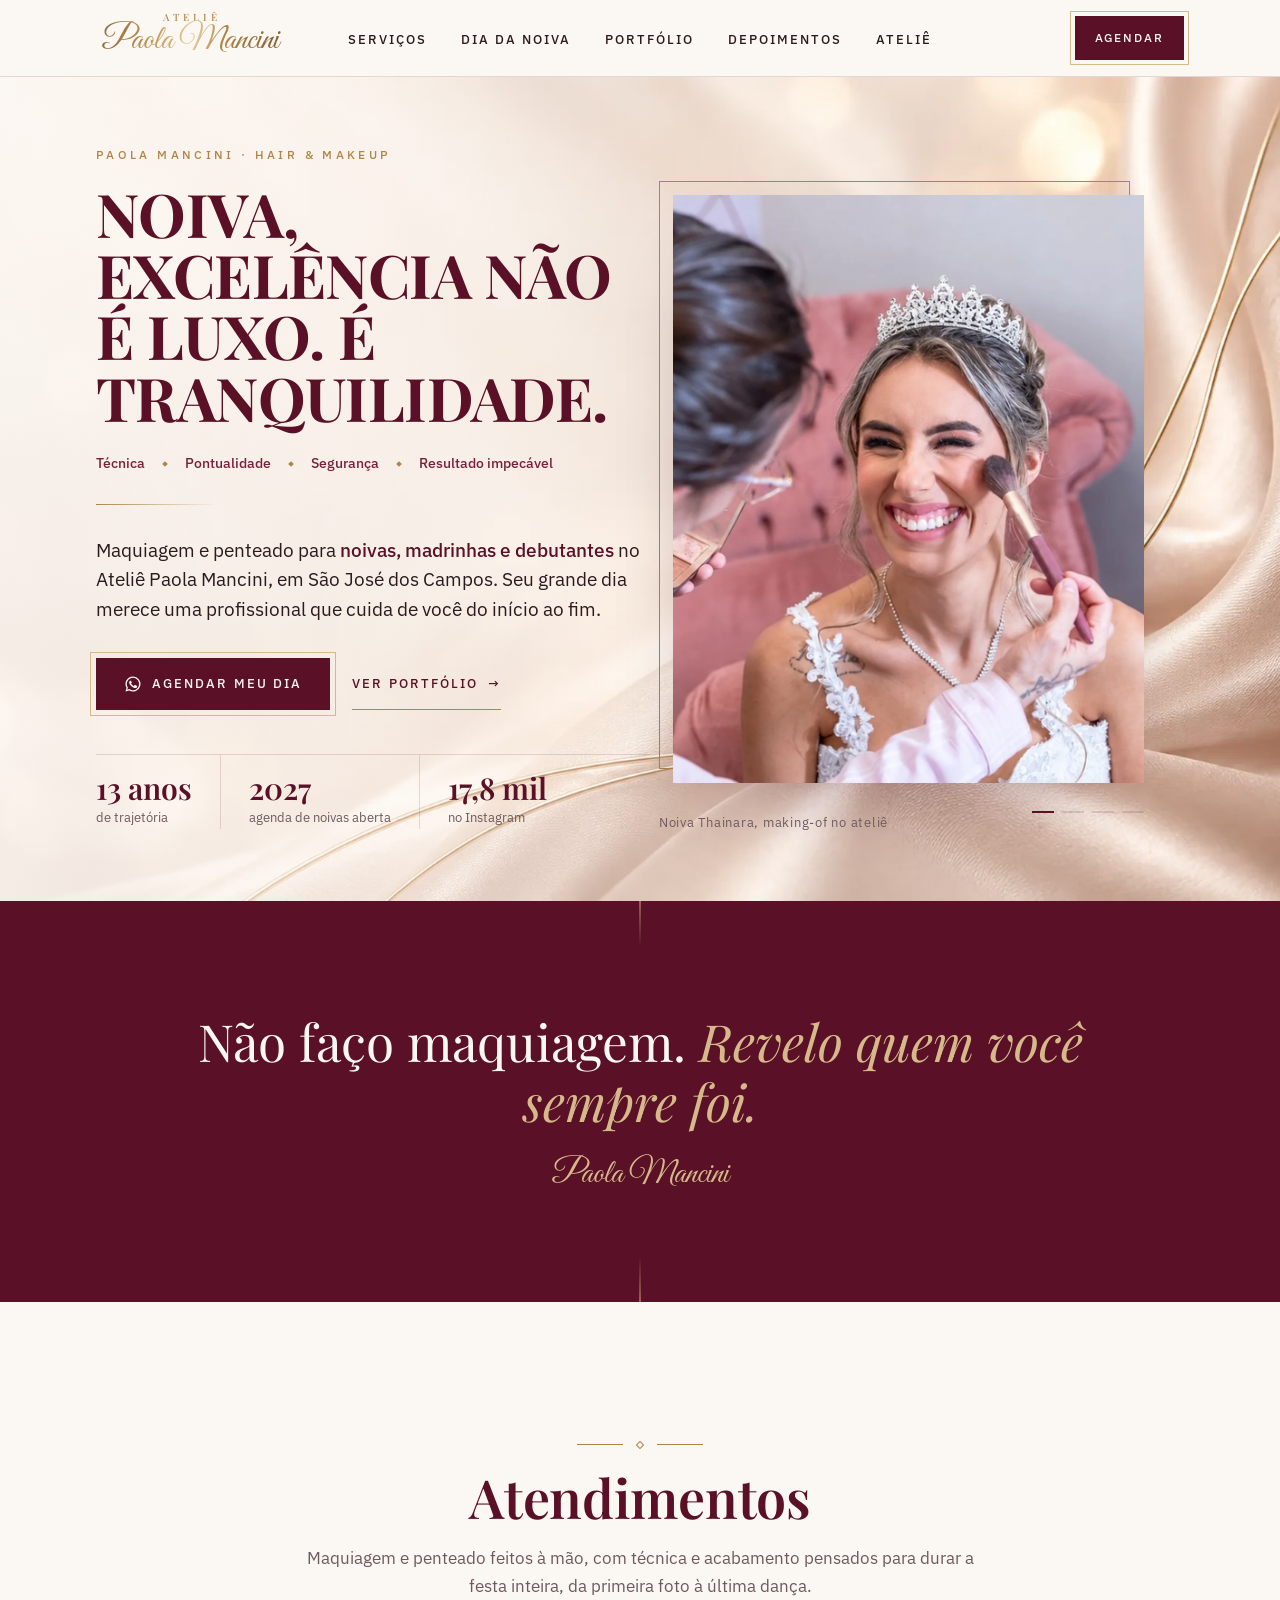
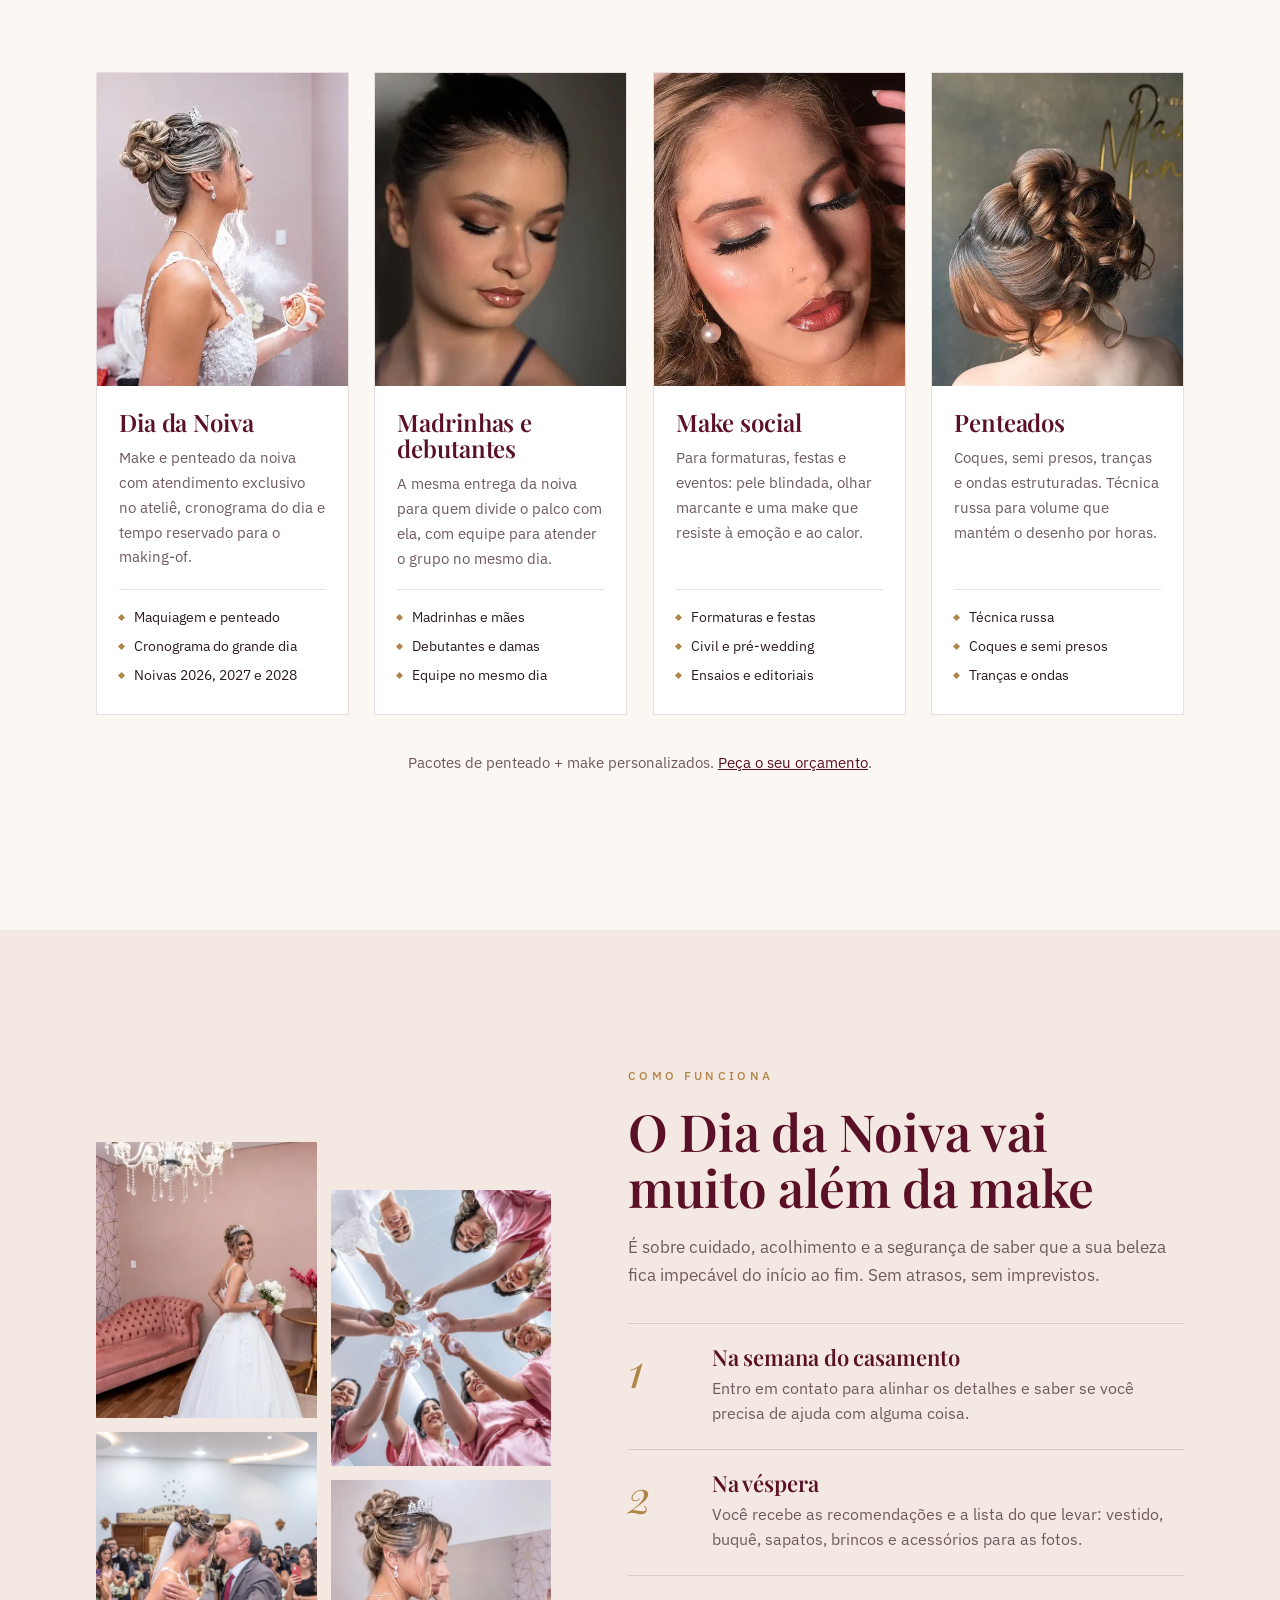
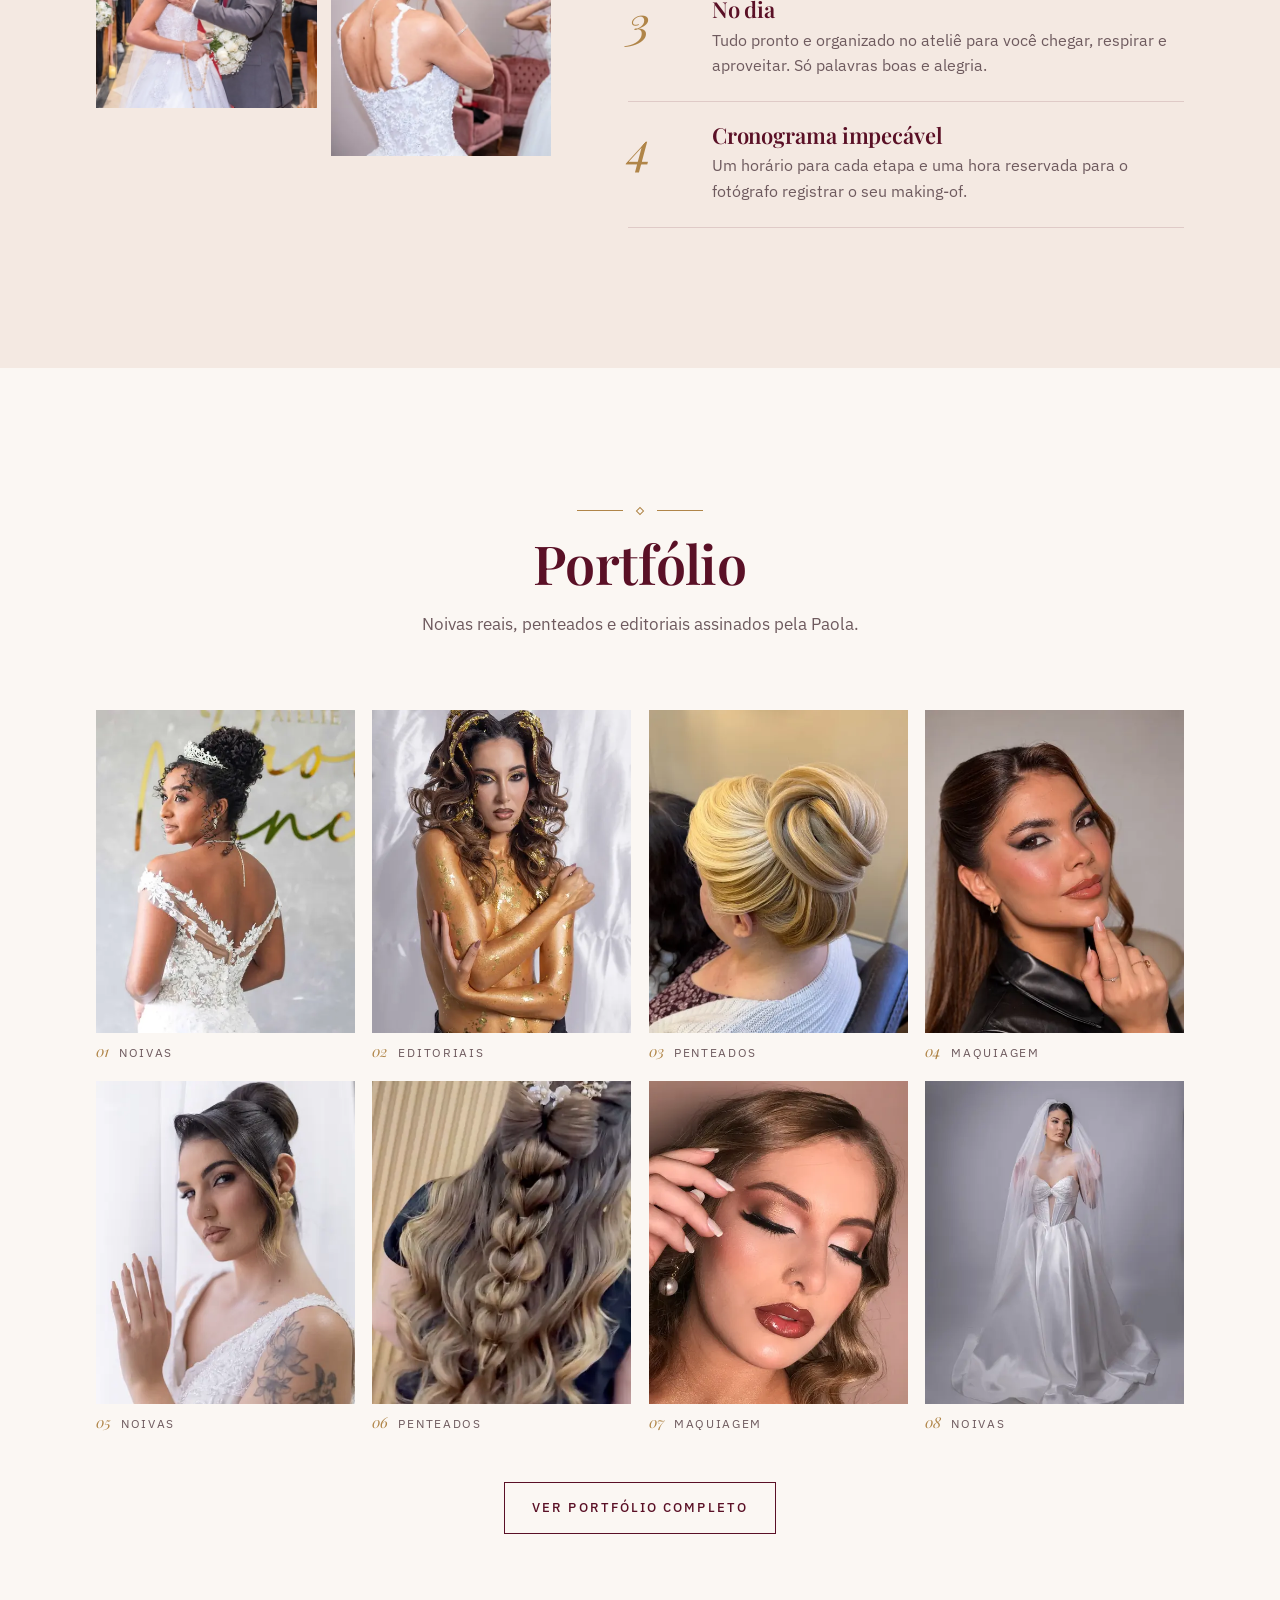
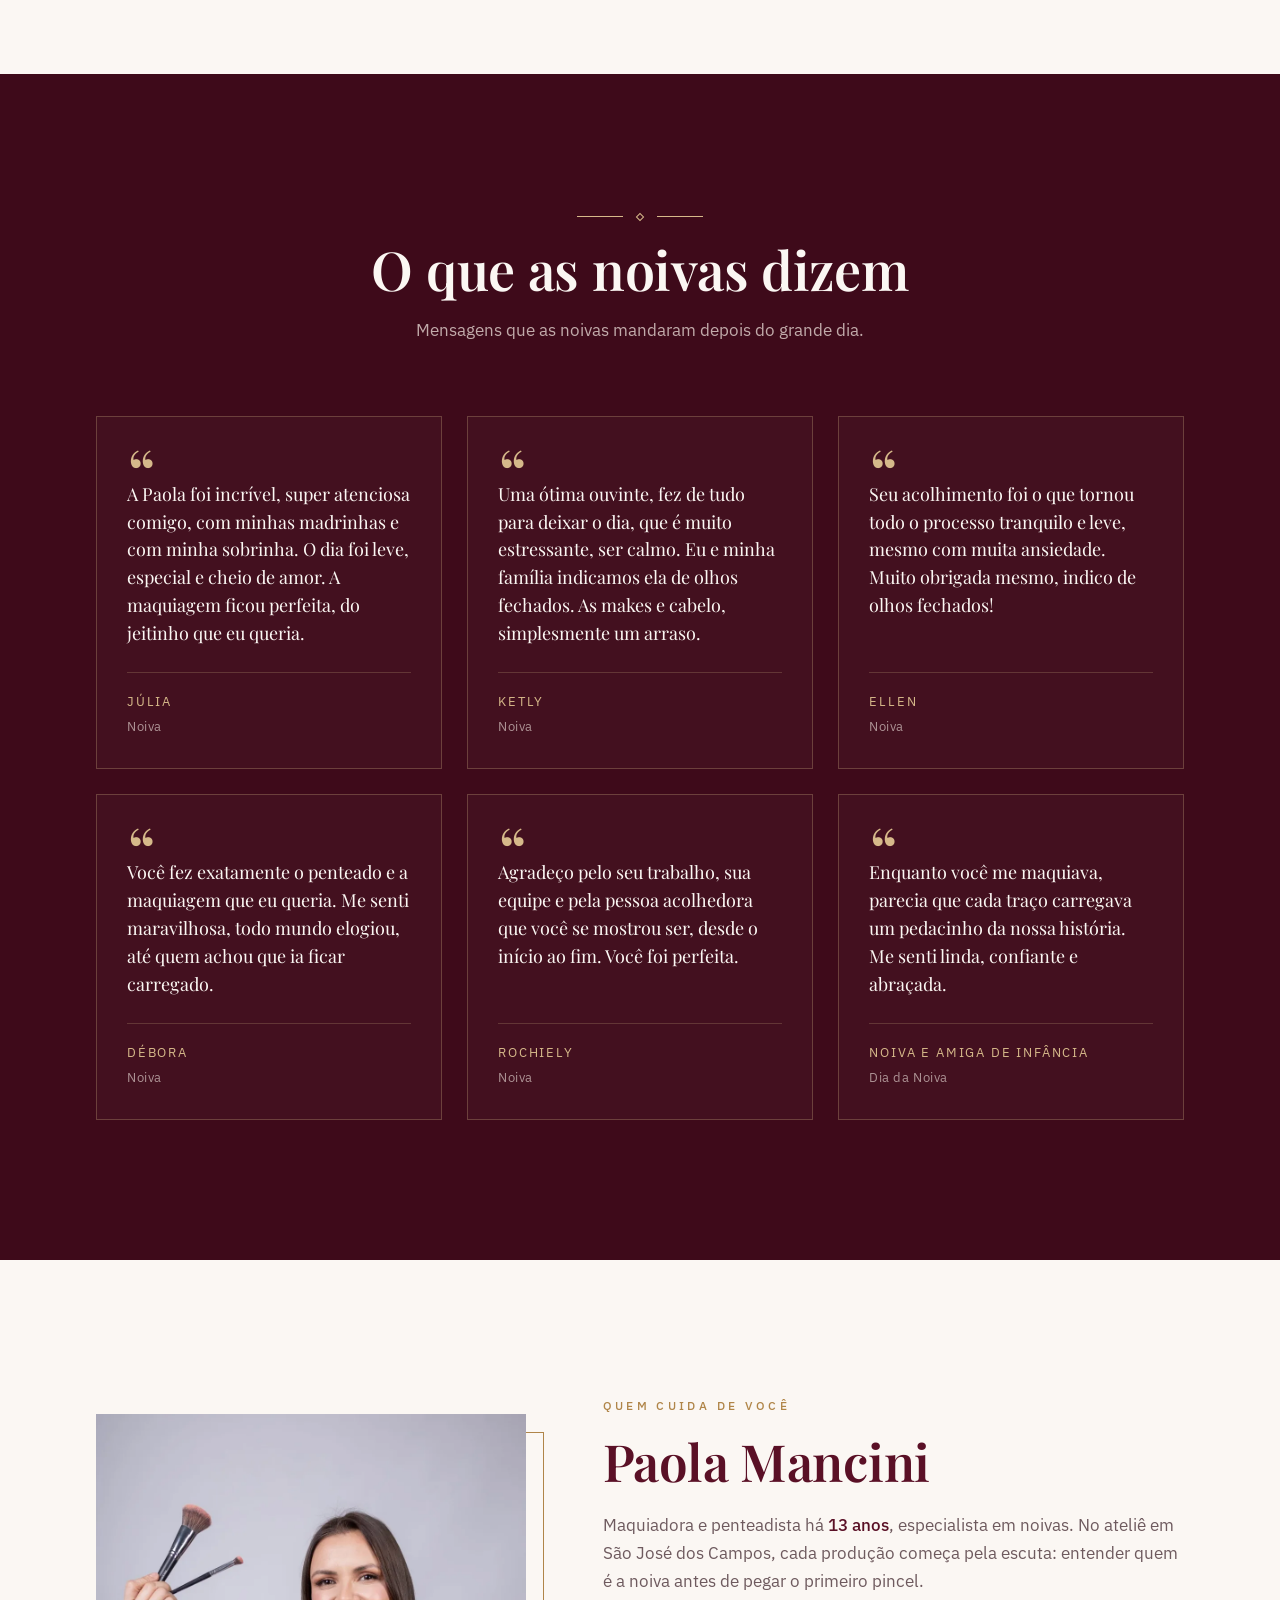
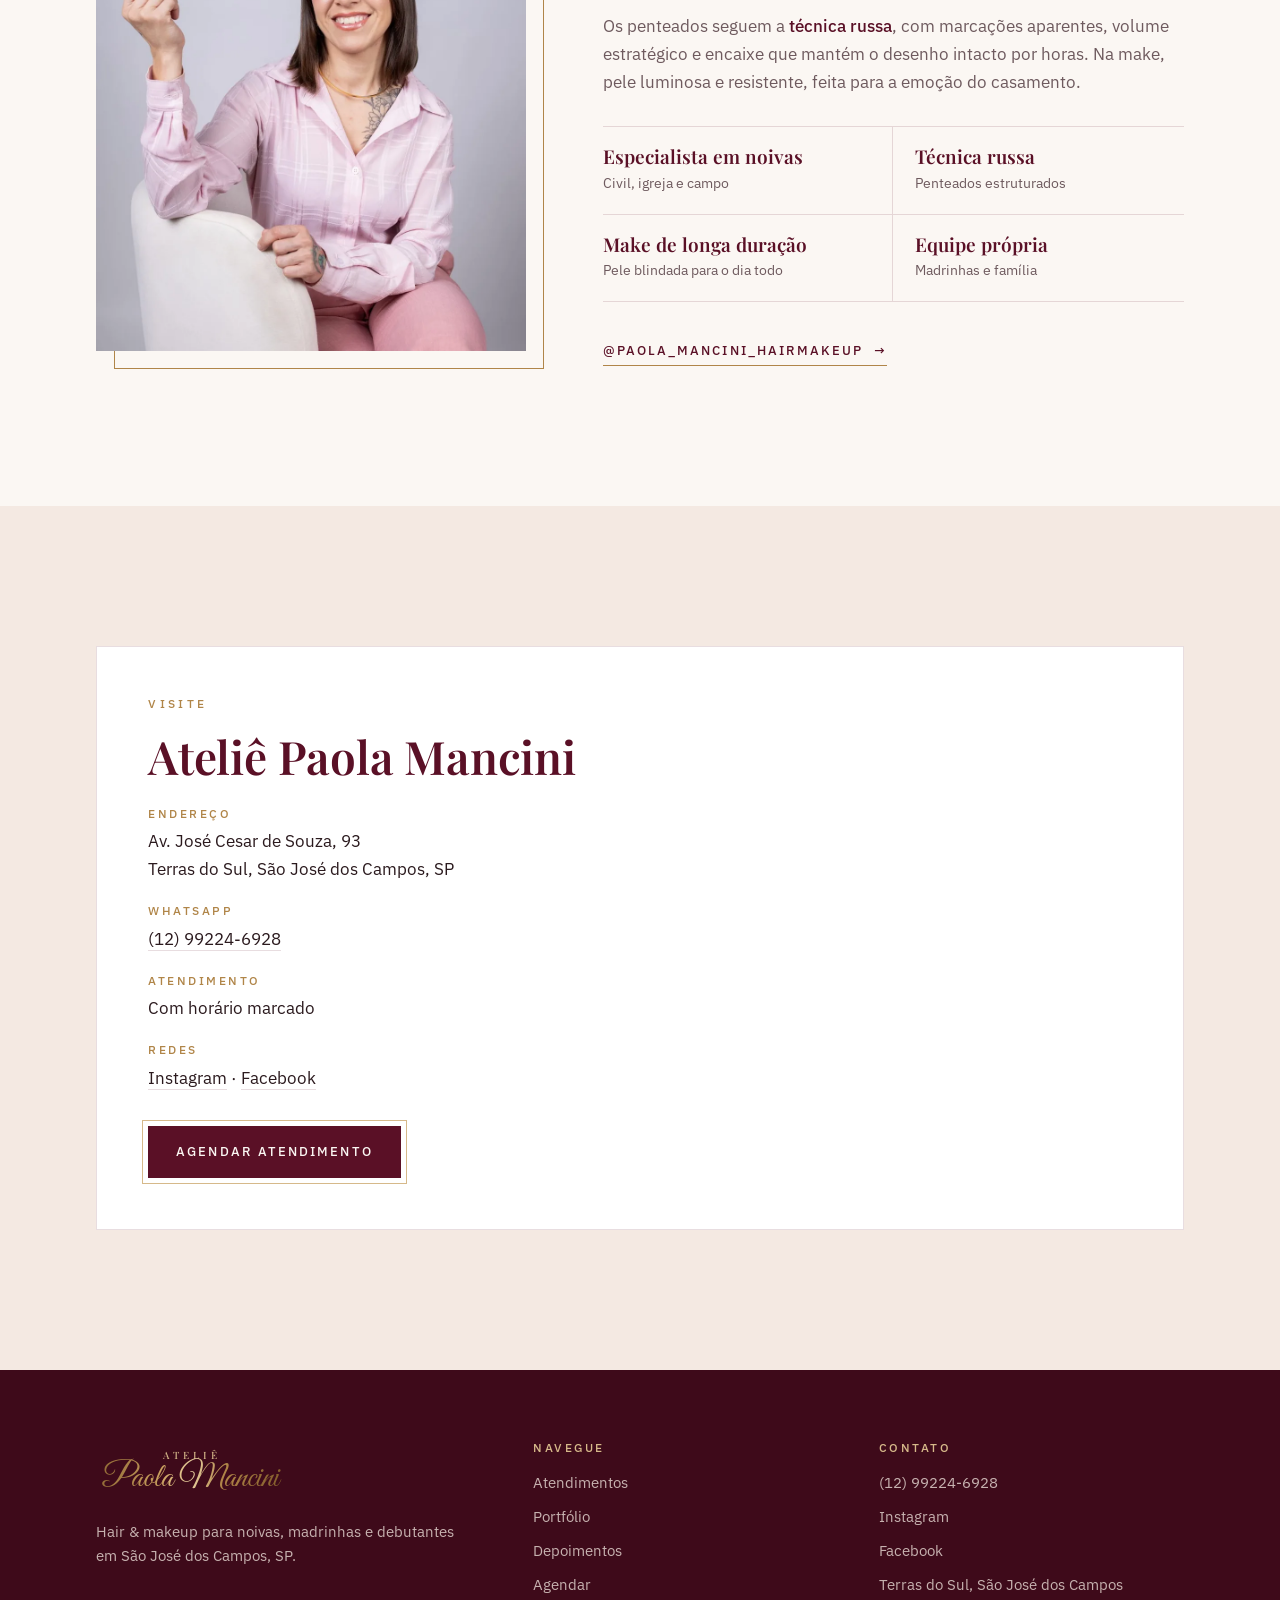
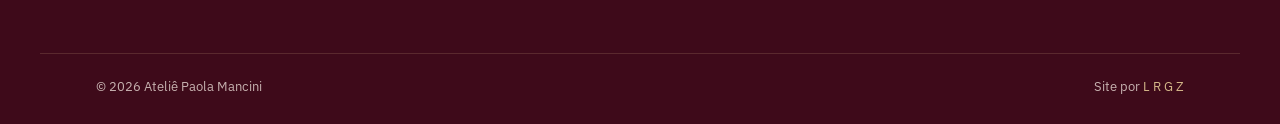
==== commit decb0d4a: "Remove a seção e a página de cursos Co-Authored-By: Claude Opus 5.5 <noreply@anthropic.com>" ====
--- a/index.html
+++ b/index.html
@@ -4,7 +4,7 @@
 <meta charset="utf-8">
 <meta name="viewport" content="width=device-width,initial-scale=1,viewport-fit=cover">
 <title>Paola Mancini · Hair &amp; Makeup | Noivas em São José dos Campos</title>
-<meta name="description" content="Maquiagem e penteado para noivas, madrinhas e debutantes no Ateliê Paola Mancini, em São José dos Campos. 13 anos de trajetória, técnica russa e formação de penteadistas.">
+<meta name="description" content="Maquiagem e penteado para noivas, madrinhas e debutantes no Ateliê Paola Mancini, em São José dos Campos. 13 anos de trajetória e penteados em técnica russa.">
 <meta name="robots" content="noindex">
 <meta name="theme-color" content="#5a1026">
 <link rel="icon" href="favicon.svg" type="image/svg+xml">
@@ -25,9 +25,9 @@
 <link rel="preconnect" href="https://fonts.gstatic.com" crossorigin>
 <link href="https://fonts.googleapis.com/css2?family=Great+Vibes&family=IBM+Plex+Sans:wght@400;500&family=Playfair+Display:ital,wght@0,400;0,600;0,700;1,400&display=swap" rel="stylesheet">
 <link rel="preload" as="image" href="assets/img/hero-016_1.webp">
-<link rel="stylesheet" href="assets/style.css?v=2">
+<link rel="stylesheet" href="assets/style.css?v=3">
 <script type="application/ld+json">
-{"@context":"https://schema.org","@type":"BeautySalon","name":"Ateliê Paola Mancini","alternateName":"Paola Mancini Hair & Makeup","description":"Maquiagem e penteado para noivas, madrinhas e debutantes. Cursos de penteado.","telephone":"+55 12 99224-6928","address":{"@type":"PostalAddress","streetAddress":"Av. José Cesar de Souza, 93","addressLocality":"São José dos Campos","addressRegion":"SP","addressCountry":"BR"},"sameAs":["https://www.instagram.com/paola_mancini_hairmakeup/","https://www.facebook.com/465131780894898"]}
+{"@context":"https://schema.org","@type":"BeautySalon","name":"Ateliê Paola Mancini","alternateName":"Paola Mancini Hair & Makeup","description":"Maquiagem e penteado para noivas, madrinhas e debutantes.","telephone":"+55 12 99224-6928","address":{"@type":"PostalAddress","streetAddress":"Av. José Cesar de Souza, 93","addressLocality":"São José dos Campos","addressRegion":"SP","addressCountry":"BR"},"sameAs":["https://www.instagram.com/paola_mancini_hairmakeup/","https://www.facebook.com/465131780894898"]}
 </script>
 </head>
 <body>
@@ -40,7 +40,7 @@
         <li><a href="#servicos">Serviços</a></li>
         <li><a href="#dia-da-noiva">Dia da Noiva</a></li>
         <li><a href="portfolio.html">Portfólio</a></li>
-        <li><a href="cursos.html">Cursos</a></li>
+        <li><a href="#depoimentos">Depoimentos</a></li>
         <li><a href="#atelie">Ateliê</a></li>
       </ul>
     </nav>
@@ -54,7 +54,7 @@
   <a href="#servicos">Serviços</a>
   <a href="#dia-da-noiva">Dia da Noiva</a>
   <a href="portfolio.html">Portfólio</a>
-  <a href="cursos.html">Cursos</a>
+  <a href="#depoimentos">Depoimentos</a>
   <a href="#atelie">Ateliê</a>
   <a class="btn" href="agendar.html">Agendar meu atendimento</a>
 </div>
@@ -233,12 +233,12 @@
       <div class="rv">
         <span class="sobre-t">Quem cuida de você</span>
         <h2 id="h-sobre">Paola Mancini</h2>
-        <p>Maquiadora e penteadista há <strong>13 anos</strong>, especialista em noivas e formadora de penteadistas. No ateliê em São José dos Campos, cada produção começa pela escuta: entender quem é a noiva antes de pegar o primeiro pincel.</p>
+        <p>Maquiadora e penteadista há <strong>13 anos</strong>, especialista em noivas. No ateliê em São José dos Campos, cada produção começa pela escuta: entender quem é a noiva antes de pegar o primeiro pincel.</p>
         <p>Os penteados seguem a <strong>técnica russa</strong>, com marcações aparentes, volume estratégico e encaixe que mantém o desenho intacto por horas. Na make, pele luminosa e resistente, feita para a emoção do casamento.</p>
         <div class="fatos">
           <div><b>Especialista em noivas</b><span>Civil, igreja e campo</span></div>
           <div><b>Técnica russa</b><span>Penteados estruturados</span></div>
-          <div><b>Formadora</b><span>Cursos de penteado</span></div>
+          <div><b>Make de longa duração</b><span>Pele blindada para o dia todo</span></div>
           <div><b>Equipe própria</b><span>Madrinhas e família</span></div>
         </div>
         <a class="link" href="https://www.instagram.com/paola_mancini_hairmakeup/" target="_blank" rel="noopener">@paola_mancini_hairmakeup <span aria-hidden="true">→</span></a>
@@ -246,29 +246,6 @@
     </div>
   </section>
 
-  <section class="secao curso" id="cursos" aria-labelledby="h-curso">
-    <div class="wrap grade">
-      <div class="rv">
-        <span class="sobre-t">Para profissionais</span>
-        <h2 id="h-curso">Cursos de penteado</h2>
-        <p>Beleza de alto padrão é técnica, precisão e domínio. Nos cursos de aperfeiçoamento você aprende, na prática, os acabamentos que conquistam noivas e madrinhas exigentes.</p>
-        <ul class="tecnicas">
-          <li>Coque baixo perfeito</li>
-          <li>Coque bola clássico</li>
-          <li>Semi preso com laço</li>
-          <li>Técnica russa</li>
-          <li>Trança lateral</li>
-          <li>Penteado cigano</li>
-        </ul>
-        <a class="btn" href="cursos.html">Conhecer os cursos</a>
-      </div>
-      <div class="trio rv" aria-hidden="true">
-        <img src="assets/p/168_1-p.webp" alt="" width="480" height="600" loading="lazy">
-        <img src="assets/p/098_1-p.webp" alt="" width="480" height="600" loading="lazy">
-        <img src="assets/p/095_1-p.webp" alt="" width="480" height="600" loading="lazy">
-      </div>
-    </div>
-  </section>
 
   <section class="secao atelie" id="atelie" aria-labelledby="h-atelie">
     <div class="wrap">
@@ -301,7 +278,7 @@
       <ul>
         <li><a href="./#servicos">Atendimentos</a></li>
         <li><a href="portfolio.html">Portfólio</a></li>
-        <li><a href="cursos.html">Cursos</a></li>
+        <li><a href="./#depoimentos">Depoimentos</a></li>
         <li><a href="agendar.html">Agendar</a></li>
       </ul>
     </div>
--- a/assets/style.css
+++ b/assets/style.css
@@ -194,20 +194,9 @@
 .fatos b{display:block;font:600 19px/1.25 var(--serif);color:var(--vinho)}
 .fatos span{font-size:14px;color:var(--cinza)}
 
-/* cursos */
-.curso{background:var(--champ) url(img/seda.webp) center/cover no-repeat;position:relative;isolation:isolate}
-.curso::before{content:"";position:absolute;inset:0;z-index:-1;background:rgba(251,247,243,.6)}
-.curso .grade{display:grid;grid-template-columns:1fr 1.05fr;gap:clamp(40px,6vw,90px);align-items:center}
-.curso h2{font-size:clamp(32px,4vw,52px);margin-bottom:18px}
-.curso p{color:var(--cinza);font-size:17px}
-.tecnicas{display:grid;grid-template-columns:1fr 1fr;gap:10px 24px;list-style:none;padding:0;margin:26px 0 34px}
-.tecnicas li{display:flex;gap:12px;align-items:baseline;font:500 15.5px/1.4 var(--sans);color:var(--vinho);padding-bottom:10px;border-bottom:1px solid var(--linha)}
-.tecnicas li::before{content:"";width:5px;height:5px;flex:none;background:var(--ouro);transform:rotate(45deg) translateY(-2px)}
-.trio{display:grid;grid-template-columns:1fr 1fr 1fr;gap:12px}
-.trio img{width:100%;aspect-ratio:4/5;object-fit:cover;background:var(--blush)}
-.trio img:nth-child(2){transform:translateY(-34px)}
 
 /* ateliê */
+.atelie{background:var(--champ)}
 .atelie .grade{display:grid;grid-template-columns:1fr 1fr;gap:0;border:1px solid var(--linha);background:#fff}
 .atelie .info{padding:clamp(32px,4vw,56px)}
 .atelie h2{font-size:clamp(30px,3.6vw,46px);margin-bottom:26px}
@@ -293,13 +282,12 @@
   .hero::before{background:linear-gradient(180deg,rgba(251,247,243,.6),rgba(251,247,243,.2))}
   .hero .wrap{grid-template-columns:1fr;min-height:0;gap:56px;padding-top:44px;padding-bottom:84px}
   .quadro{justify-self:center;width:min(100% - 14px,440px);margin-left:14px}
-  .dia .grade,.sobre .grade,.curso .grade,.atelie .grade{grid-template-columns:1fr}
+  .dia .grade,.sobre .grade,.atelie .grade{grid-template-columns:1fr}
   .depos{grid-template-columns:none;grid-auto-flow:column;grid-auto-columns:min(86%,380px);overflow-x:auto;overflow-y:hidden;scroll-snap-type:x mandatory;margin:0 calc(var(--pad) * -1);padding:0 var(--pad) 8px;scrollbar-width:none;overscroll-behavior-x:contain}
   .depos::-webkit-scrollbar{display:none}
   .dep{scroll-snap-align:center}
   .grade-fotos{grid-template-columns:repeat(3,1fr)}
   .sobre .foto-p{max-width:440px;margin-right:18px}
-  .curso .trio{order:-1}
   .atelie iframe{min-height:320px}
   .rodape .grade{grid-template-columns:1fr 1fr}
   .rodape .grade>div:first-child{grid-column:1/-1}
@@ -332,7 +320,6 @@
   .fatos{grid-template-columns:1fr}
   .fatos div:nth-child(odd){border-right:0}
   .fatos div:nth-child(even){padding-left:0}
-  .tecnicas{grid-template-columns:1fr}
   .campos{grid-template-columns:1fr}
   .rodape .grade{grid-template-columns:1fr}
   .frase cite{font-size:28px}
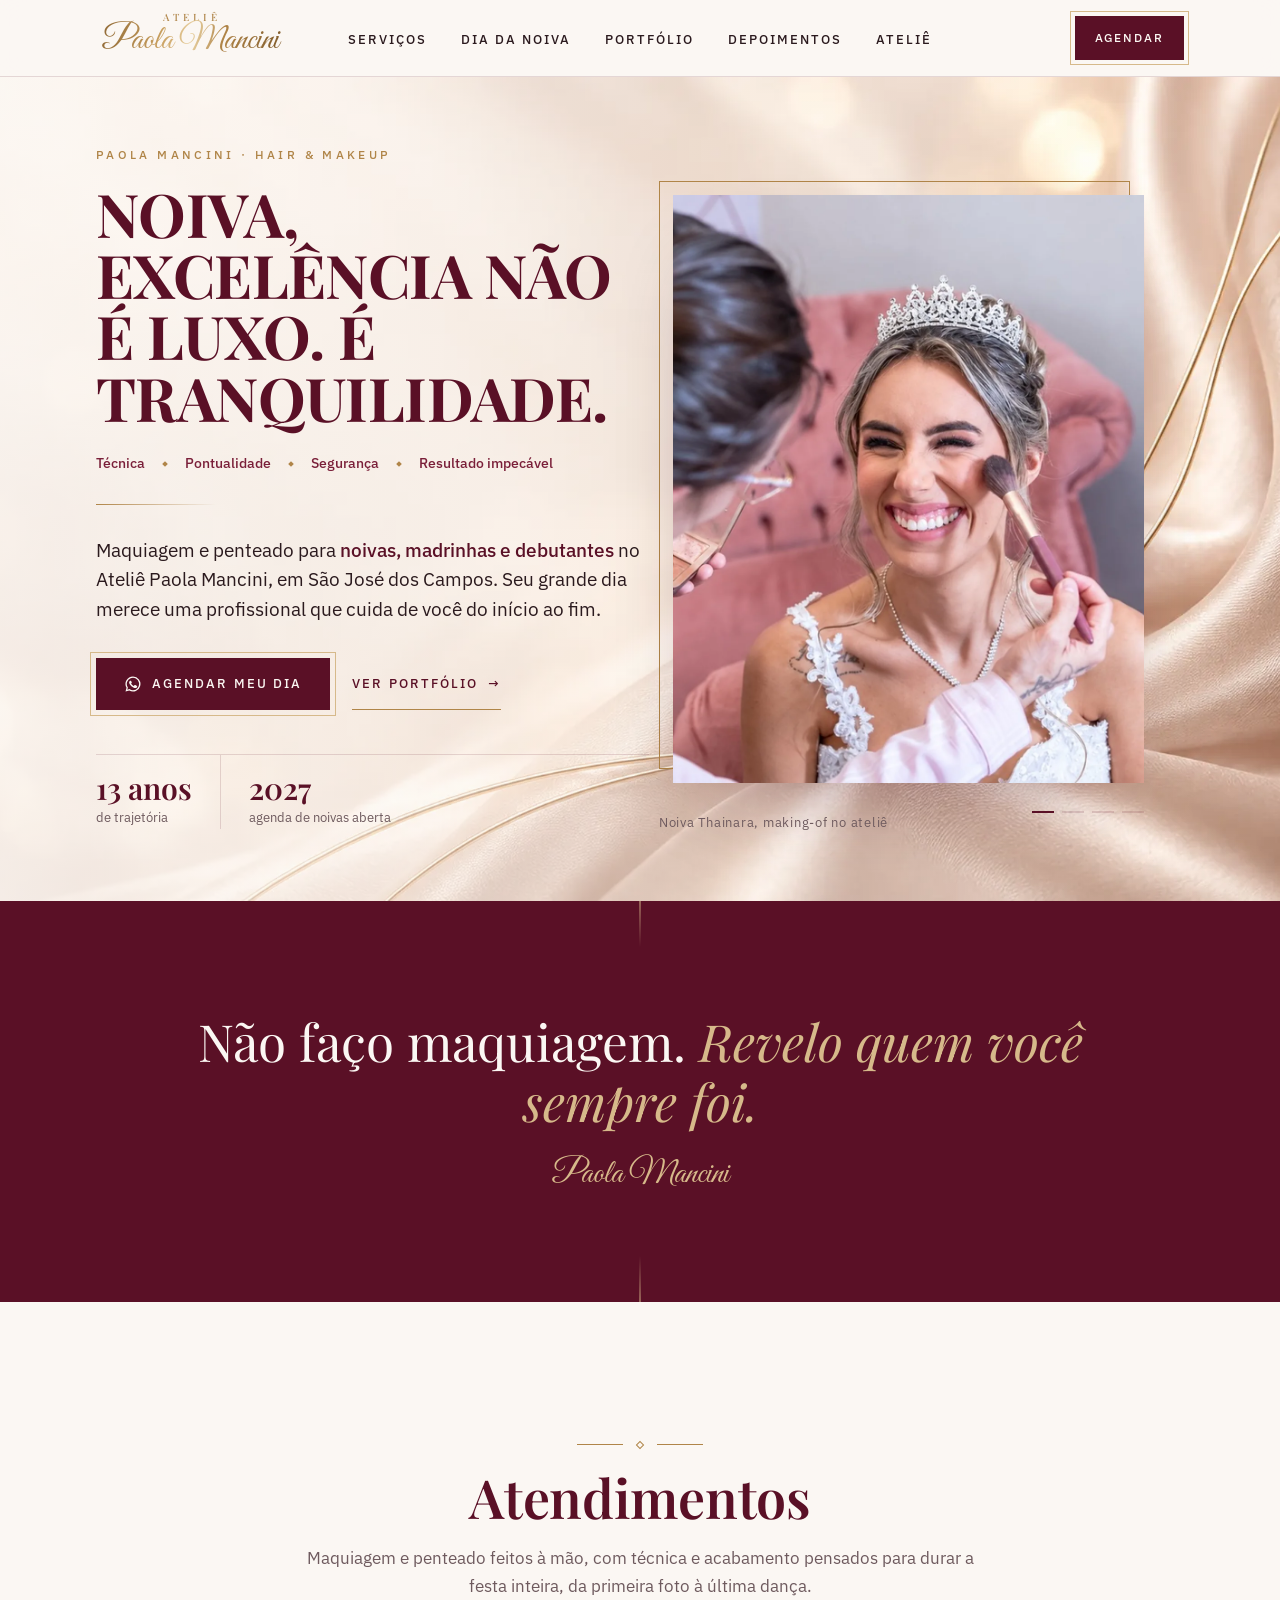
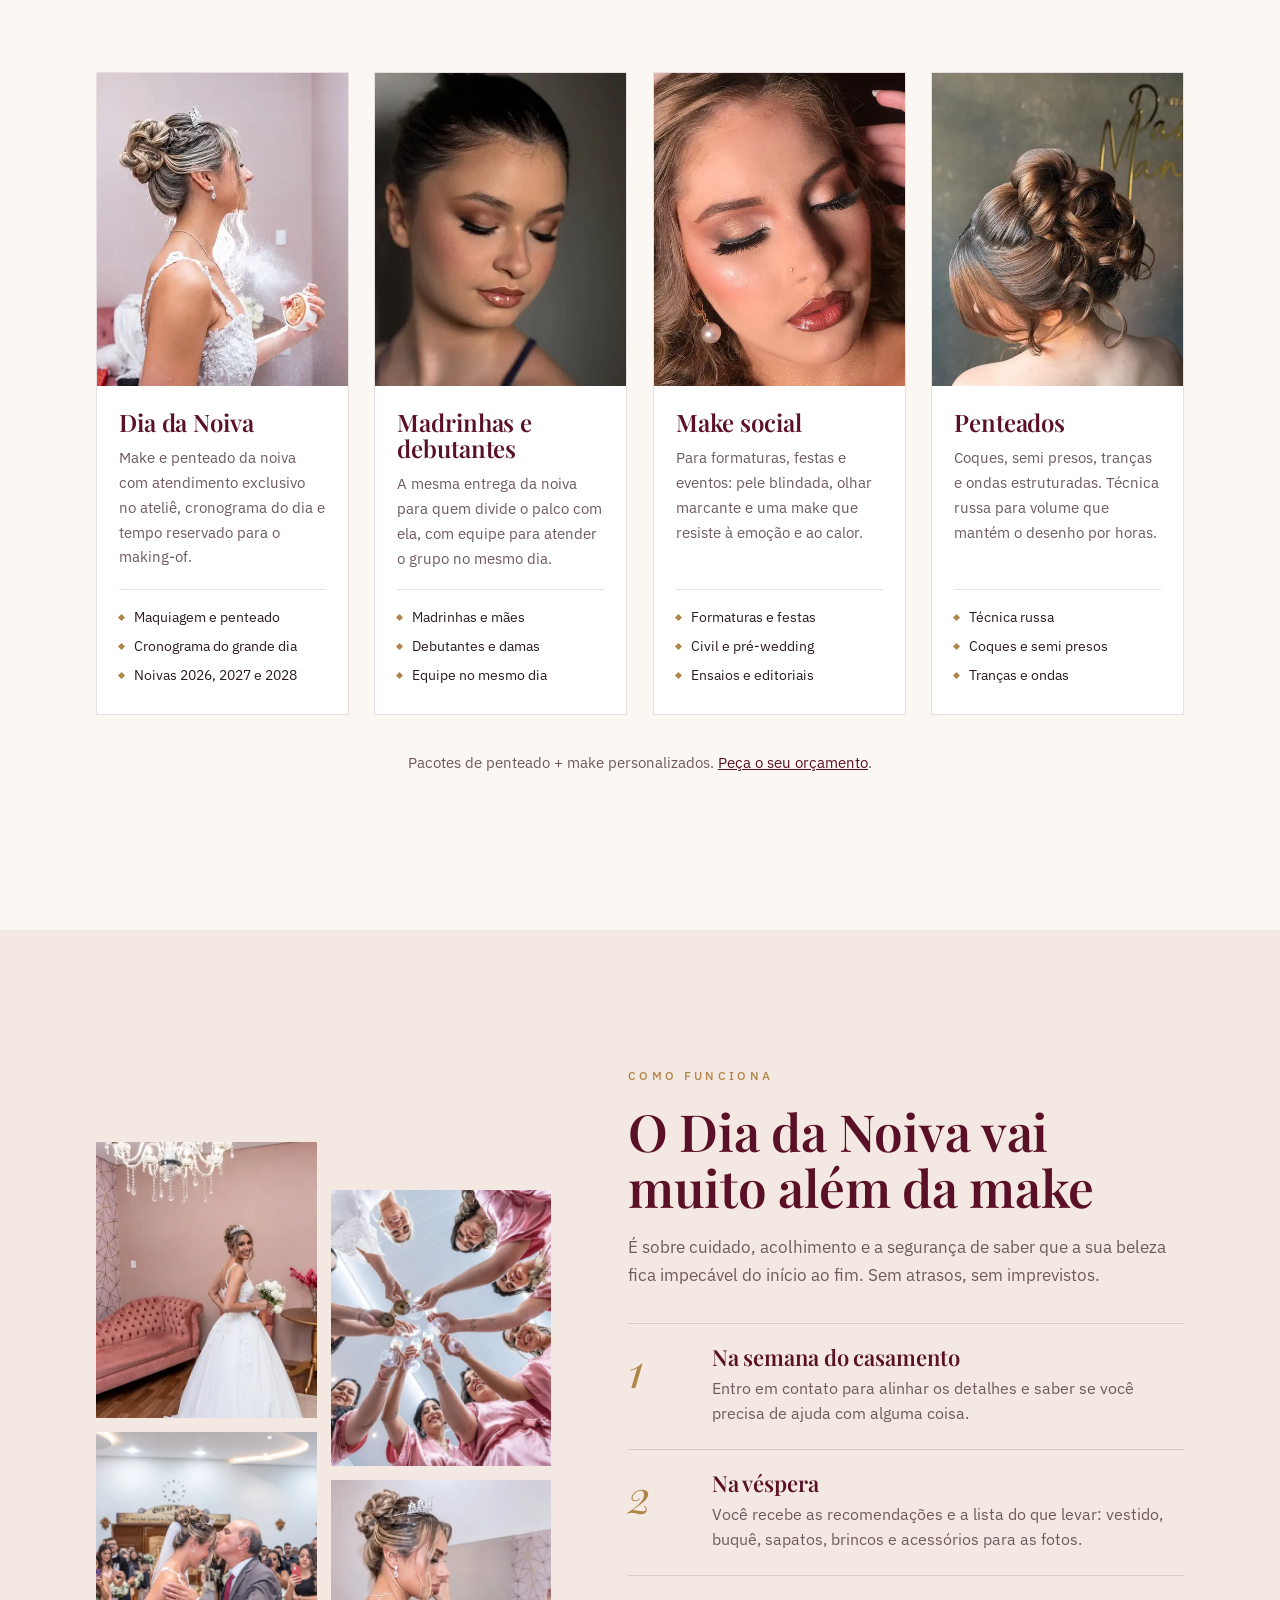
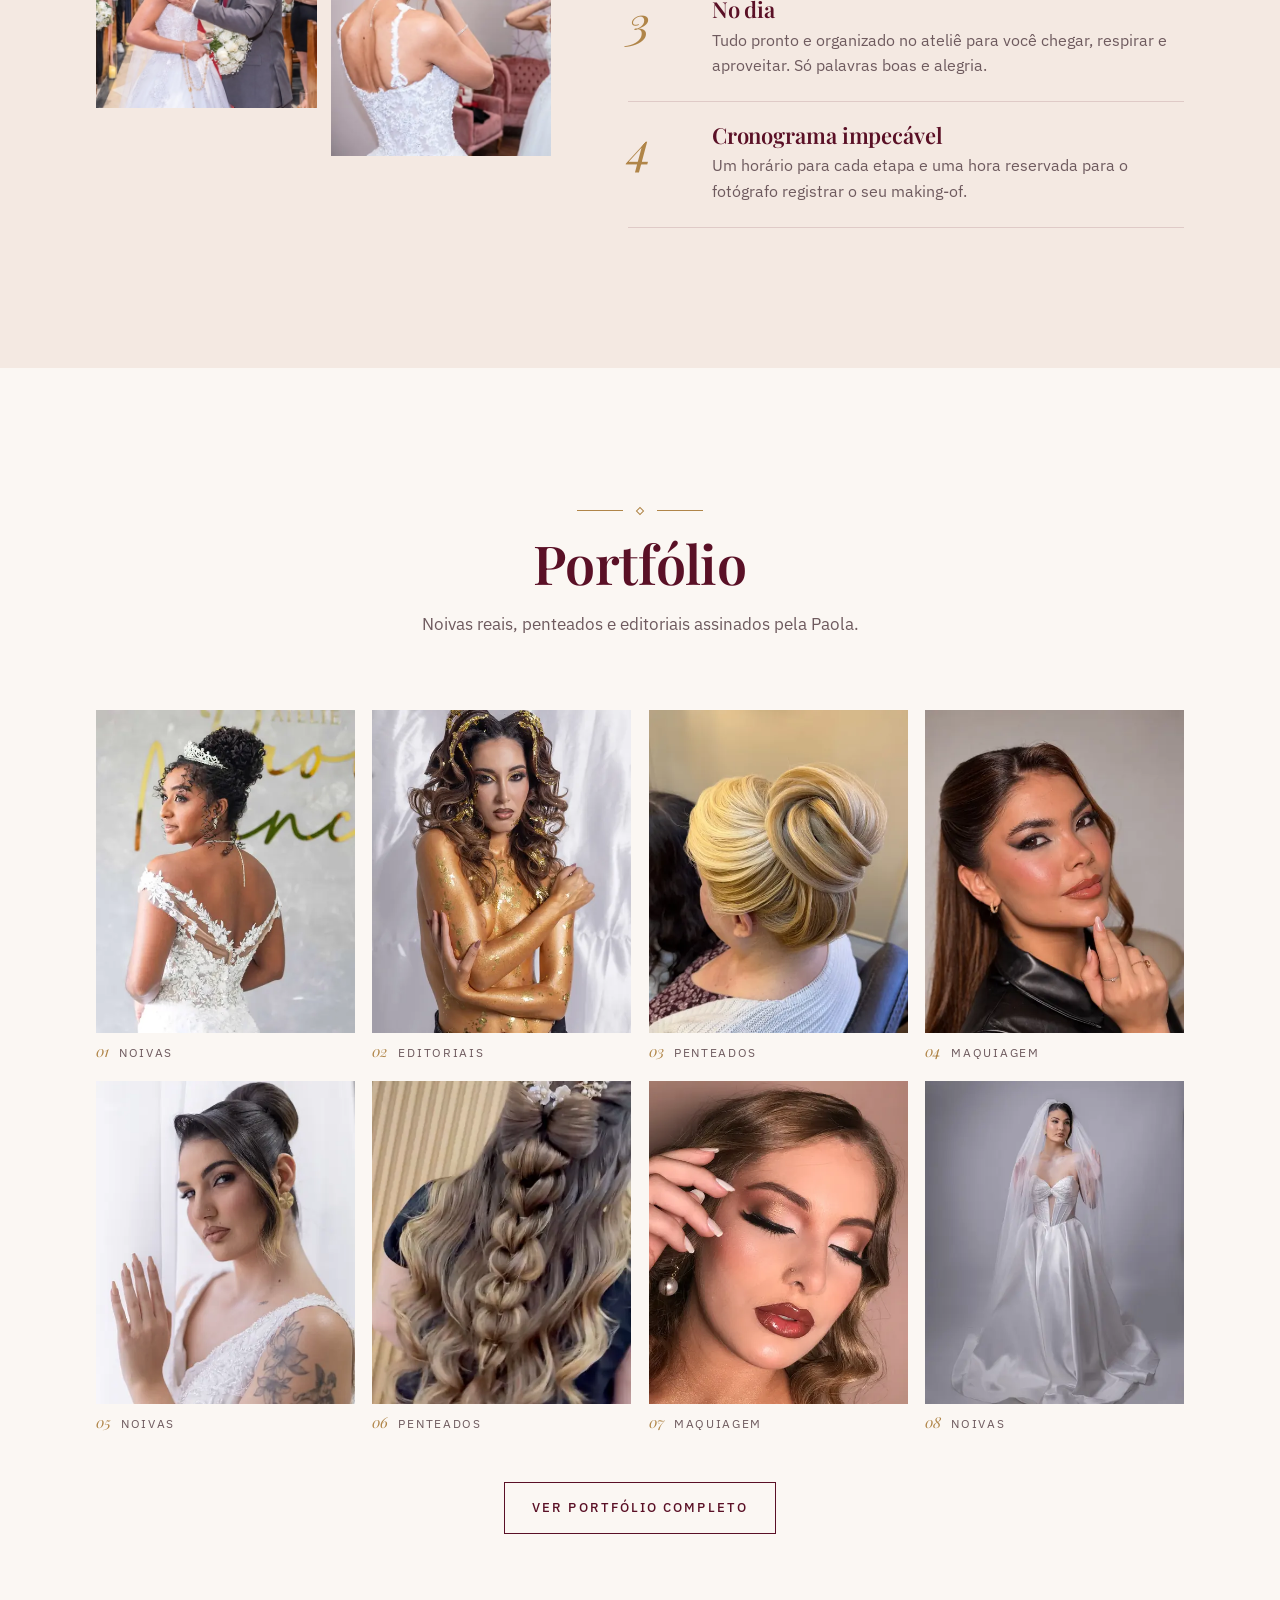
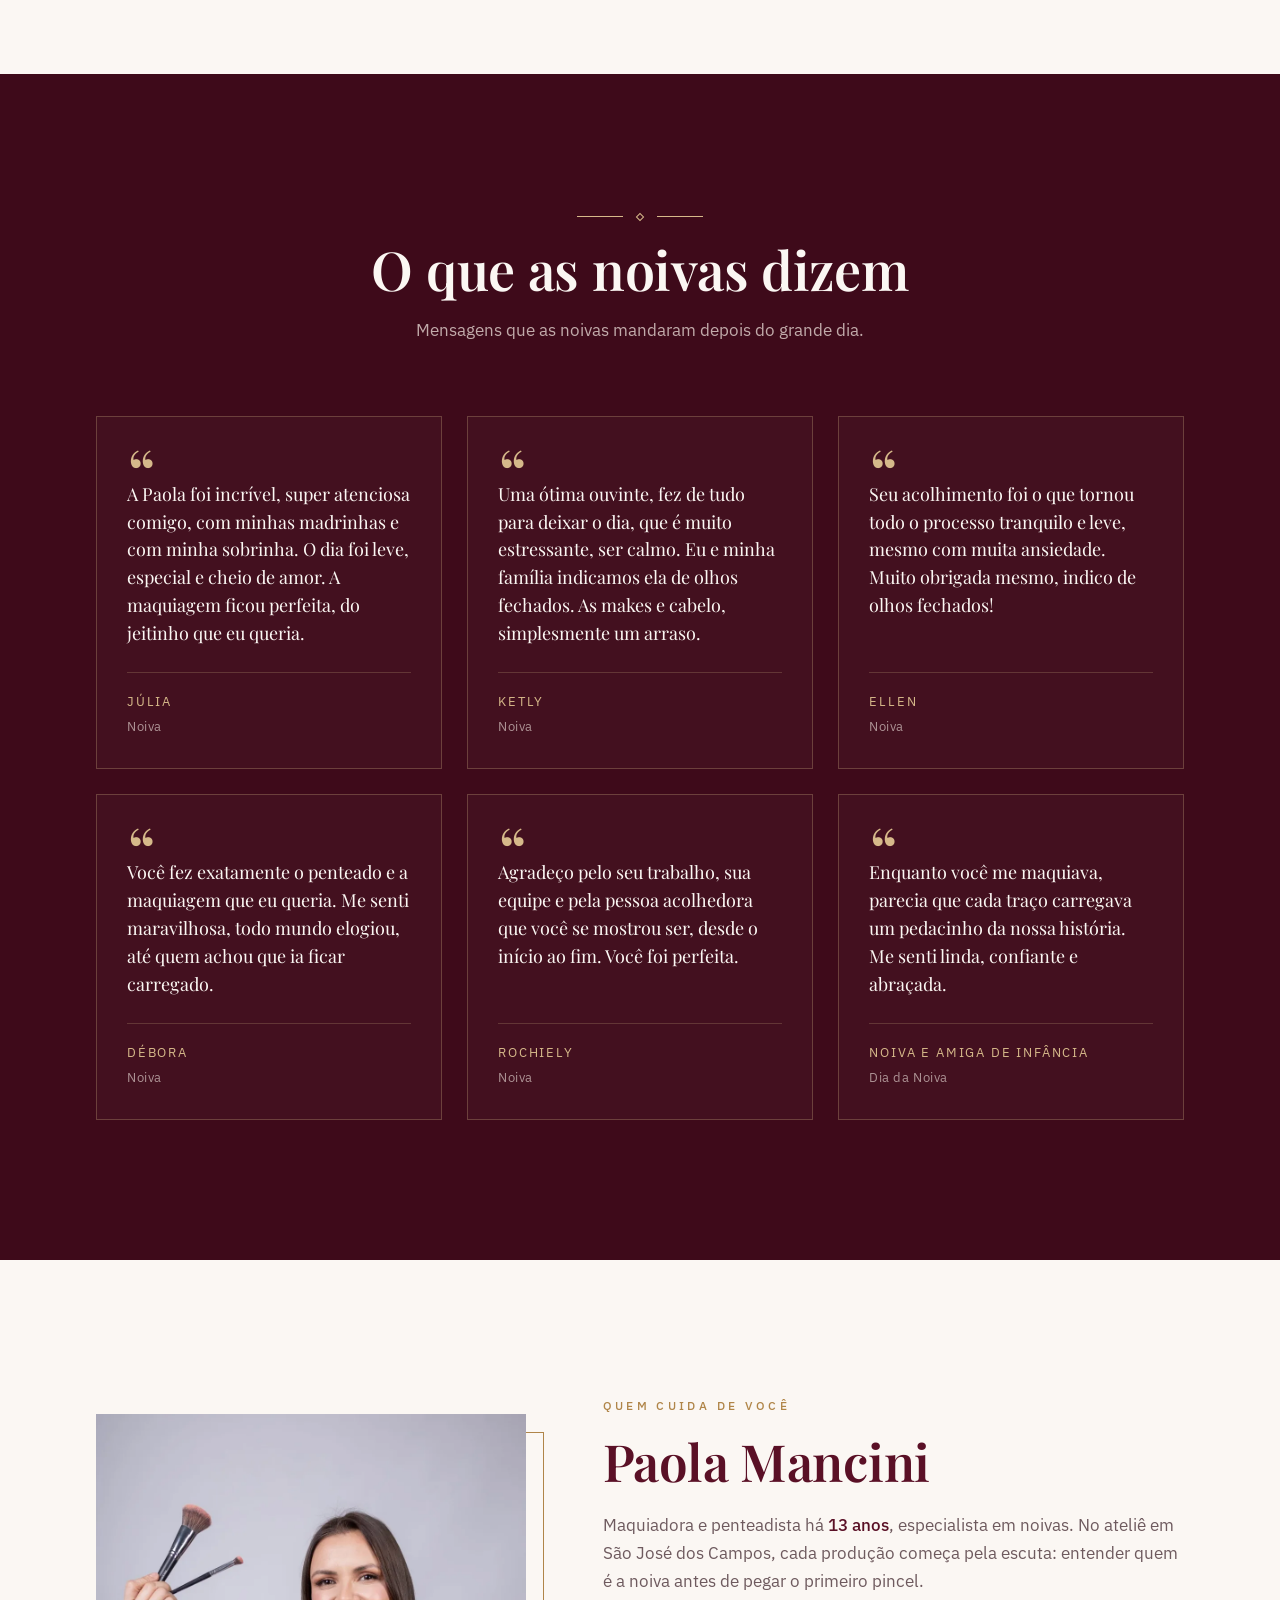
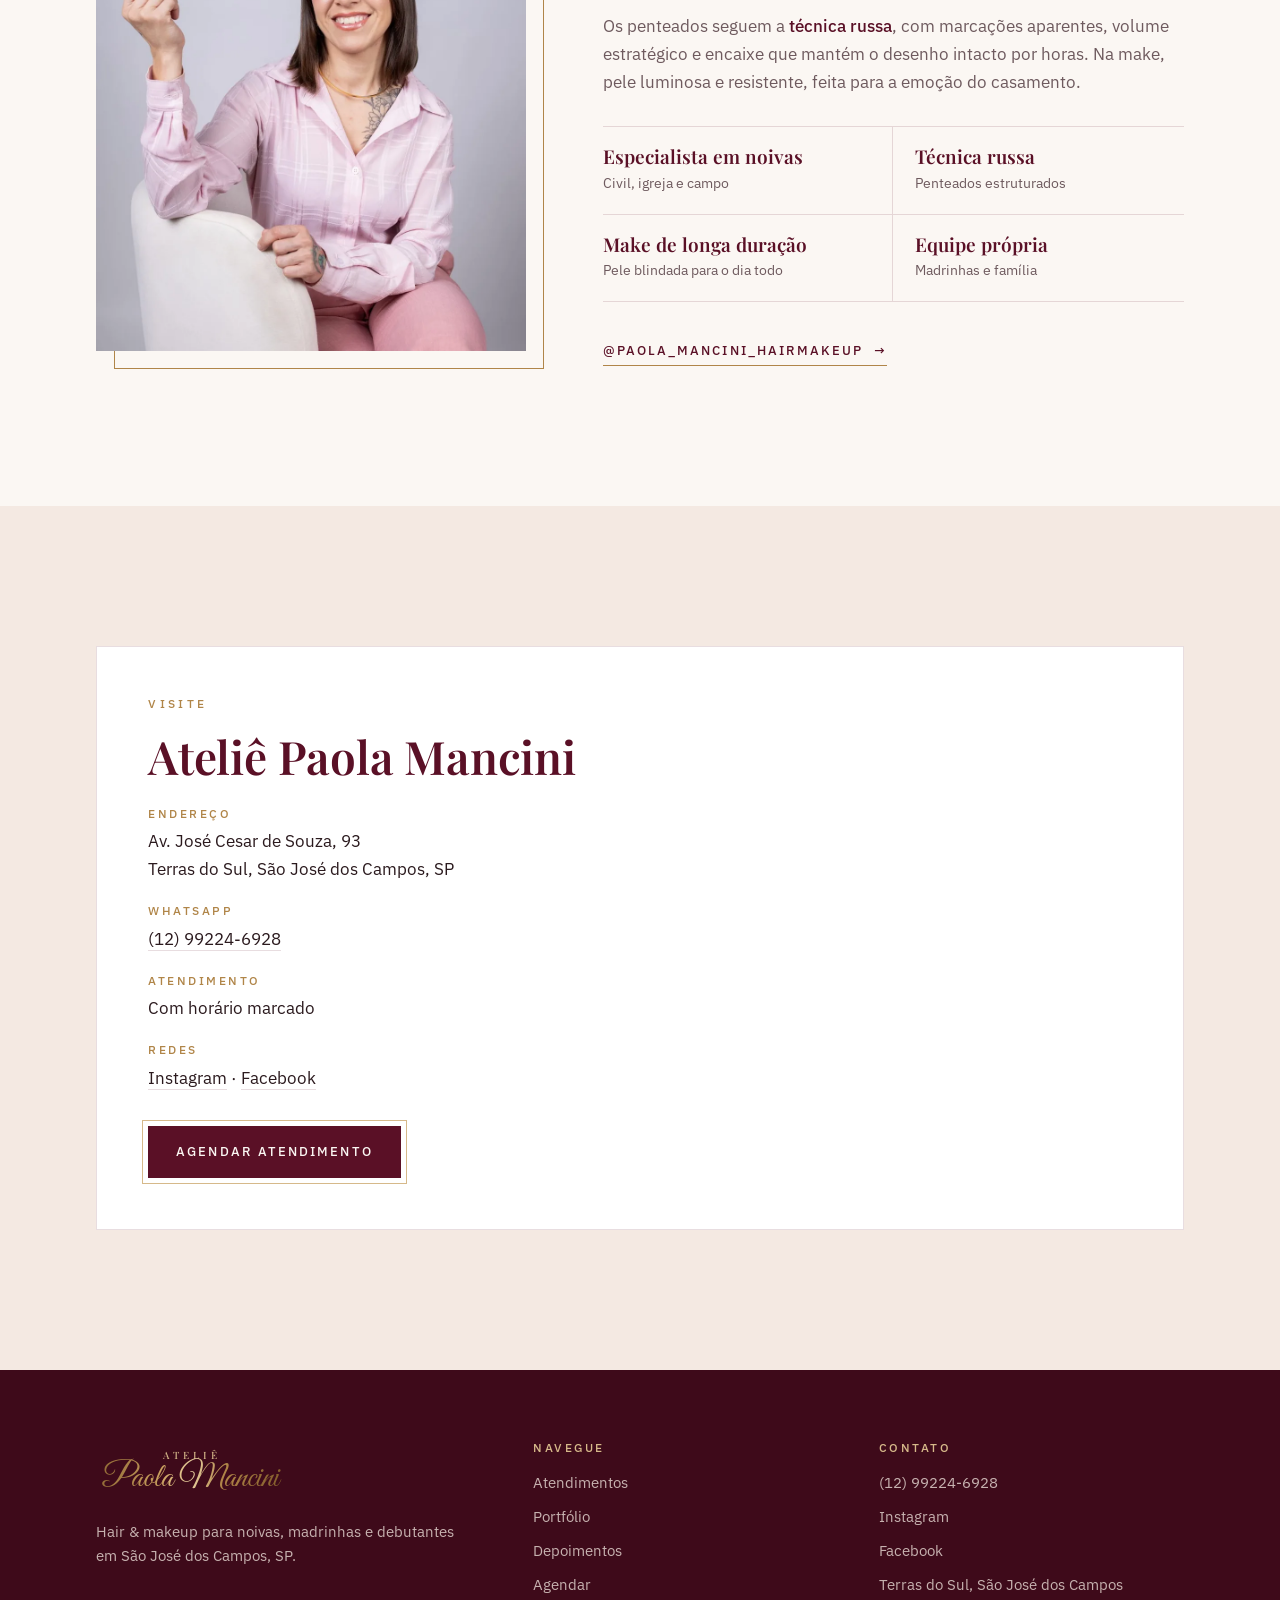
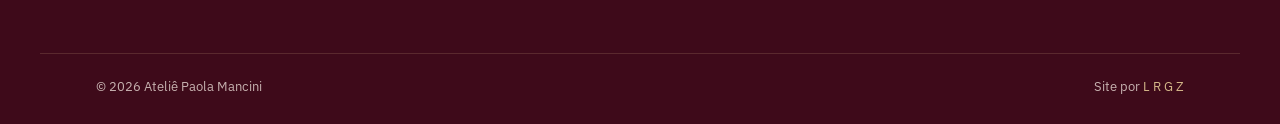
==== commit e543edbd: "Tira o contador do Instagram e refaz o favicon em fundo claro Co-Authored-By: Claude Opus 5.5 <norep" ====
--- a/index.html
+++ b/index.html
@@ -7,9 +7,9 @@
 <meta name="description" content="Maquiagem e penteado para noivas, madrinhas e debutantes no Ateliê Paola Mancini, em São José dos Campos. 13 anos de trajetória e penteados em técnica russa.">
 <meta name="robots" content="noindex">
 <meta name="theme-color" content="#5a1026">
-<link rel="icon" href="favicon.svg" type="image/svg+xml">
-<link rel="icon" href="favicon-32.png" sizes="32x32">
-<link rel="apple-touch-icon" href="apple-touch-icon.png">
+<link rel="icon" href="favicon.svg?v=2" type="image/svg+xml">
+<link rel="icon" href="favicon-32.png?v=2" sizes="32x32">
+<link rel="apple-touch-icon" href="apple-touch-icon.png?v=2">
 <meta property="og:type" content="website">
 <meta property="og:locale" content="pt_BR">
 <meta property="og:site_name" content="Ateliê Paola Mancini">
@@ -25,7 +25,7 @@
 <link rel="preconnect" href="https://fonts.gstatic.com" crossorigin>
 <link href="https://fonts.googleapis.com/css2?family=Great+Vibes&family=IBM+Plex+Sans:wght@400;500&family=Playfair+Display:ital,wght@0,400;0,600;0,700;1,400&display=swap" rel="stylesheet">
 <link rel="preload" as="image" href="assets/img/hero-016_1.webp">
-<link rel="stylesheet" href="assets/style.css?v=3">
+<link rel="stylesheet" href="assets/style.css?v=4">
 <script type="application/ld+json">
 {"@context":"https://schema.org","@type":"BeautySalon","name":"Ateliê Paola Mancini","alternateName":"Paola Mancini Hair & Makeup","description":"Maquiagem e penteado para noivas, madrinhas e debutantes.","telephone":"+55 12 99224-6928","address":{"@type":"PostalAddress","streetAddress":"Av. José Cesar de Souza, 93","addressLocality":"São José dos Campos","addressRegion":"SP","addressCountry":"BR"},"sameAs":["https://www.instagram.com/paola_mancini_hairmakeup/","https://www.facebook.com/465131780894898"]}
 </script>
@@ -80,7 +80,6 @@
         <div class="selos e" style="--i:5">
           <div><b>13 anos</b><span>de trajetória</span></div>
           <div><b>2027</b><span>agenda de noivas aberta</span></div>
-          <div><b>17,8 mil</b><span>no Instagram</span></div>
         </div>
       </div>
       <figure class="quadro e" style="--i:2">
--- a/assets/style.css
+++ b/assets/style.css
@@ -85,7 +85,7 @@
 .hero .lead{font-size:clamp(17px,1.5vw,20px);line-height:1.55;color:var(--tinta);max-width:34em}
 .hero .lead strong{font-weight:500;color:var(--vinho)}
 .hero .botoes{display:flex;flex-wrap:wrap;gap:18px 22px;margin-top:34px}
-.selos{display:grid;grid-template-columns:repeat(3,auto);justify-content:start;gap:0;margin-top:44px;border-top:1px solid var(--linha)}
+.selos{display:grid;grid-template-columns:repeat(2,auto);justify-content:start;gap:0;margin-top:44px;border-top:1px solid var(--linha)}
 .selos div{padding:18px 28px 0 0;margin-right:28px;border-right:1px solid var(--linha)}
 .selos div:last-child{border-right:0;margin-right:0}
 .selos b{display:block;font:600 30px/1 var(--serif);color:var(--vinho)}
@@ -304,7 +304,7 @@
   .pilares li{gap:12px}
   .hero .botoes{flex-direction:column;align-items:stretch}
   .hero .botoes .link{align-self:center}
-  .selos{grid-template-columns:repeat(3,1fr);width:100%}
+  .selos{grid-template-columns:repeat(2,1fr);width:100%}
   .selos div{padding:16px 10px 0 0;margin-right:10px}
   .selos b{font-size:24px}
   .selos span{font-size:12px;display:block;line-height:1.35}
